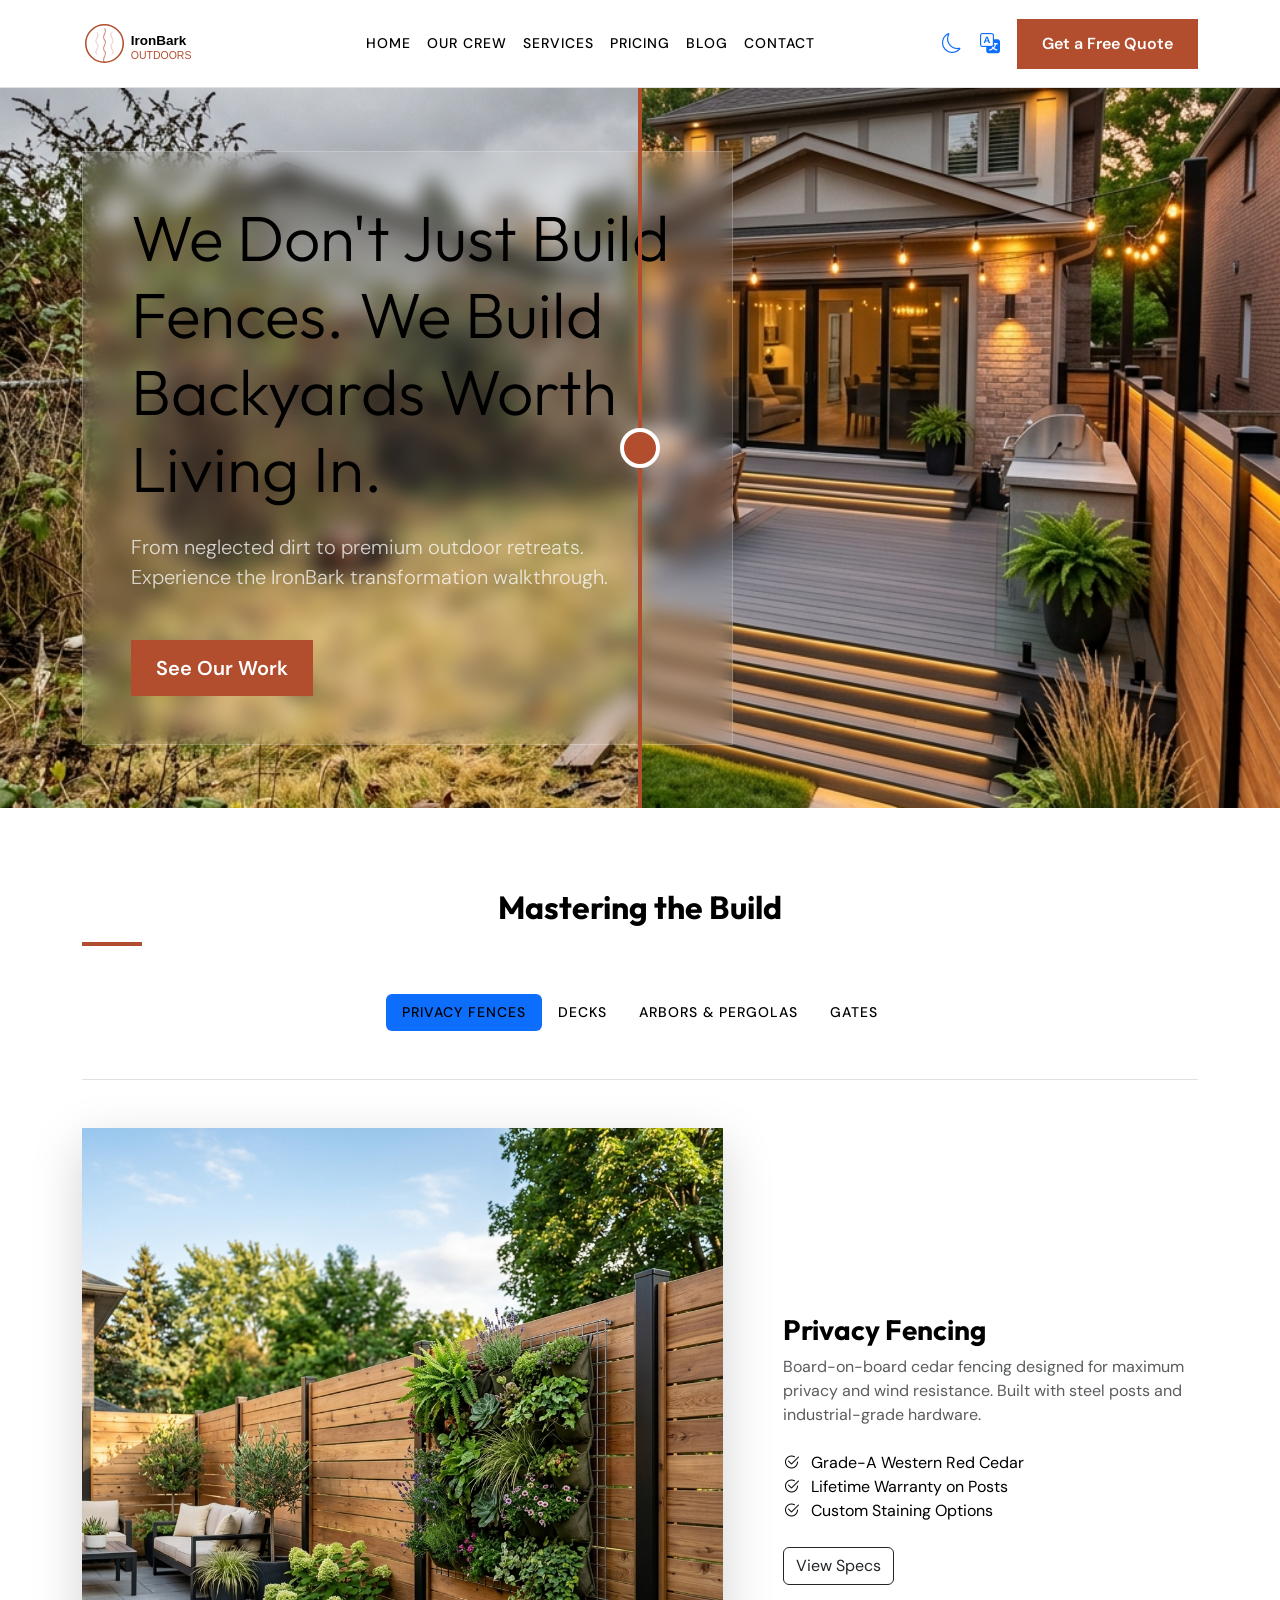
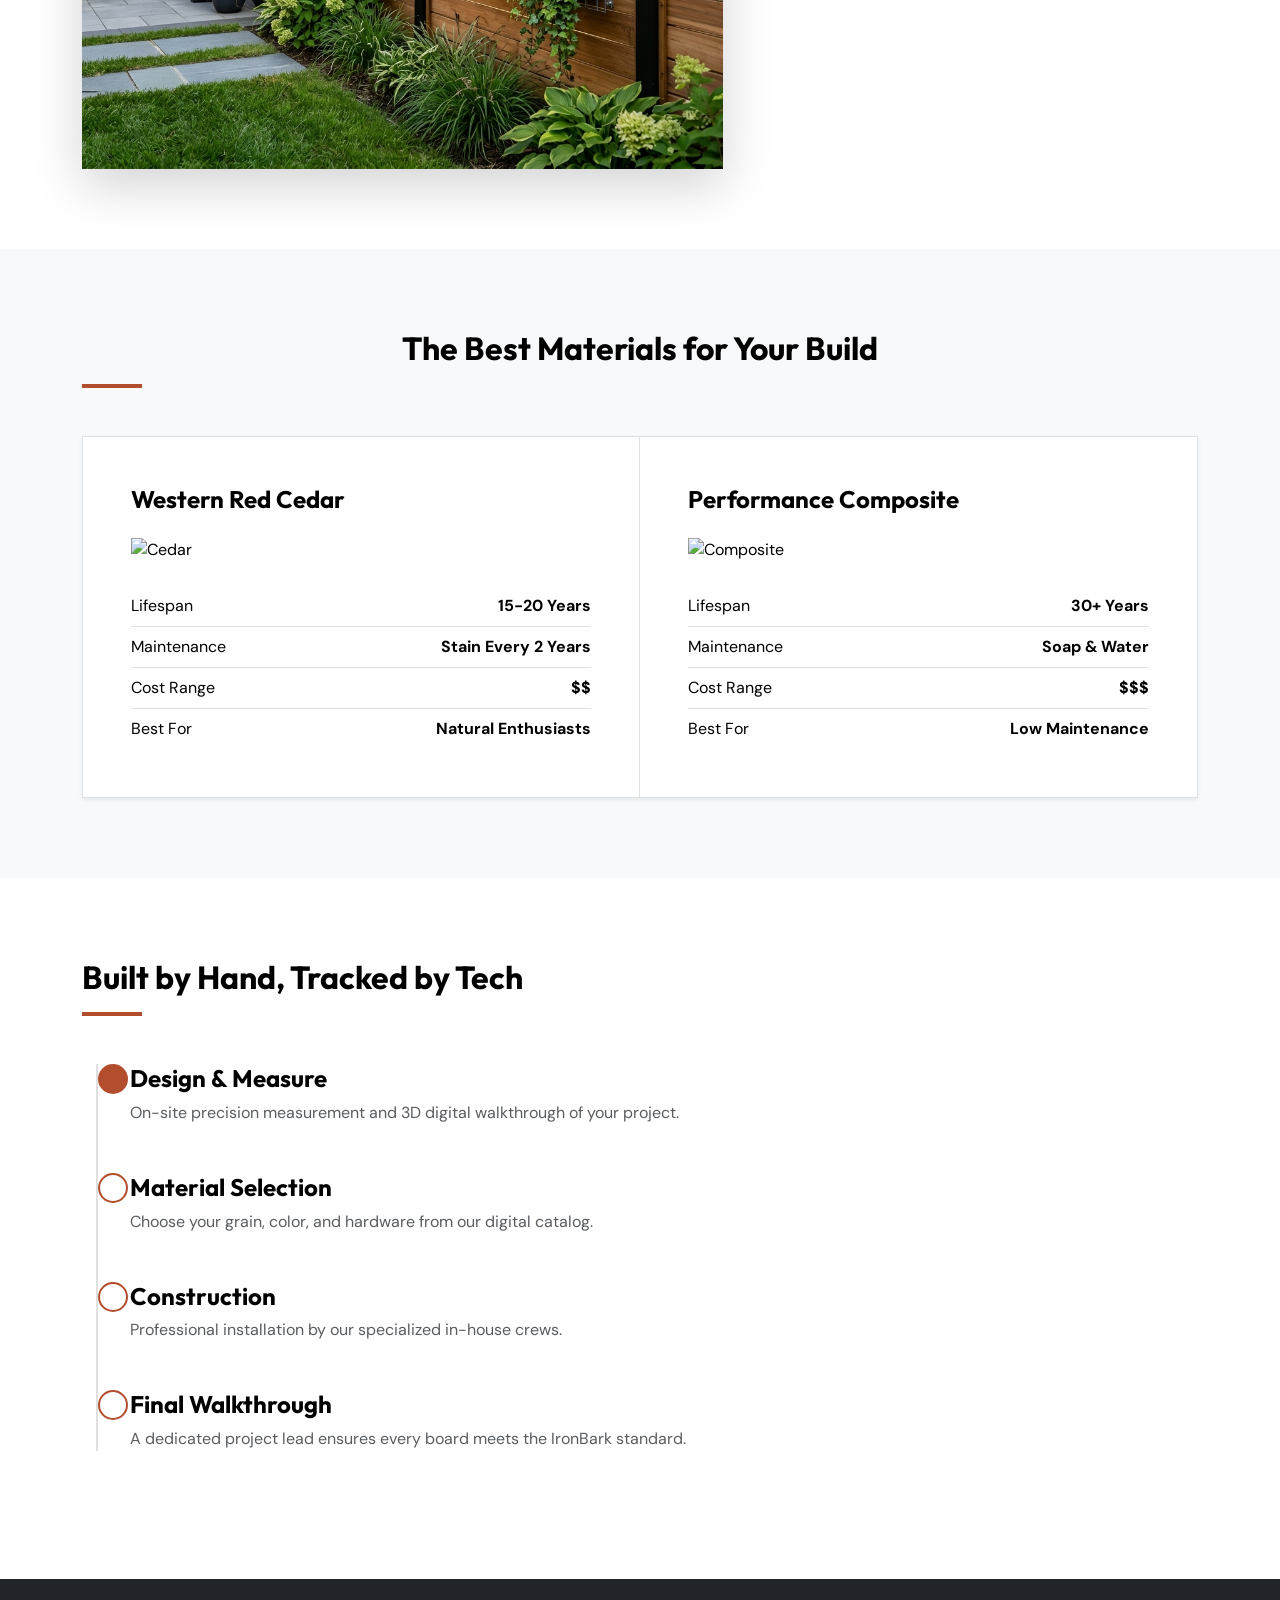
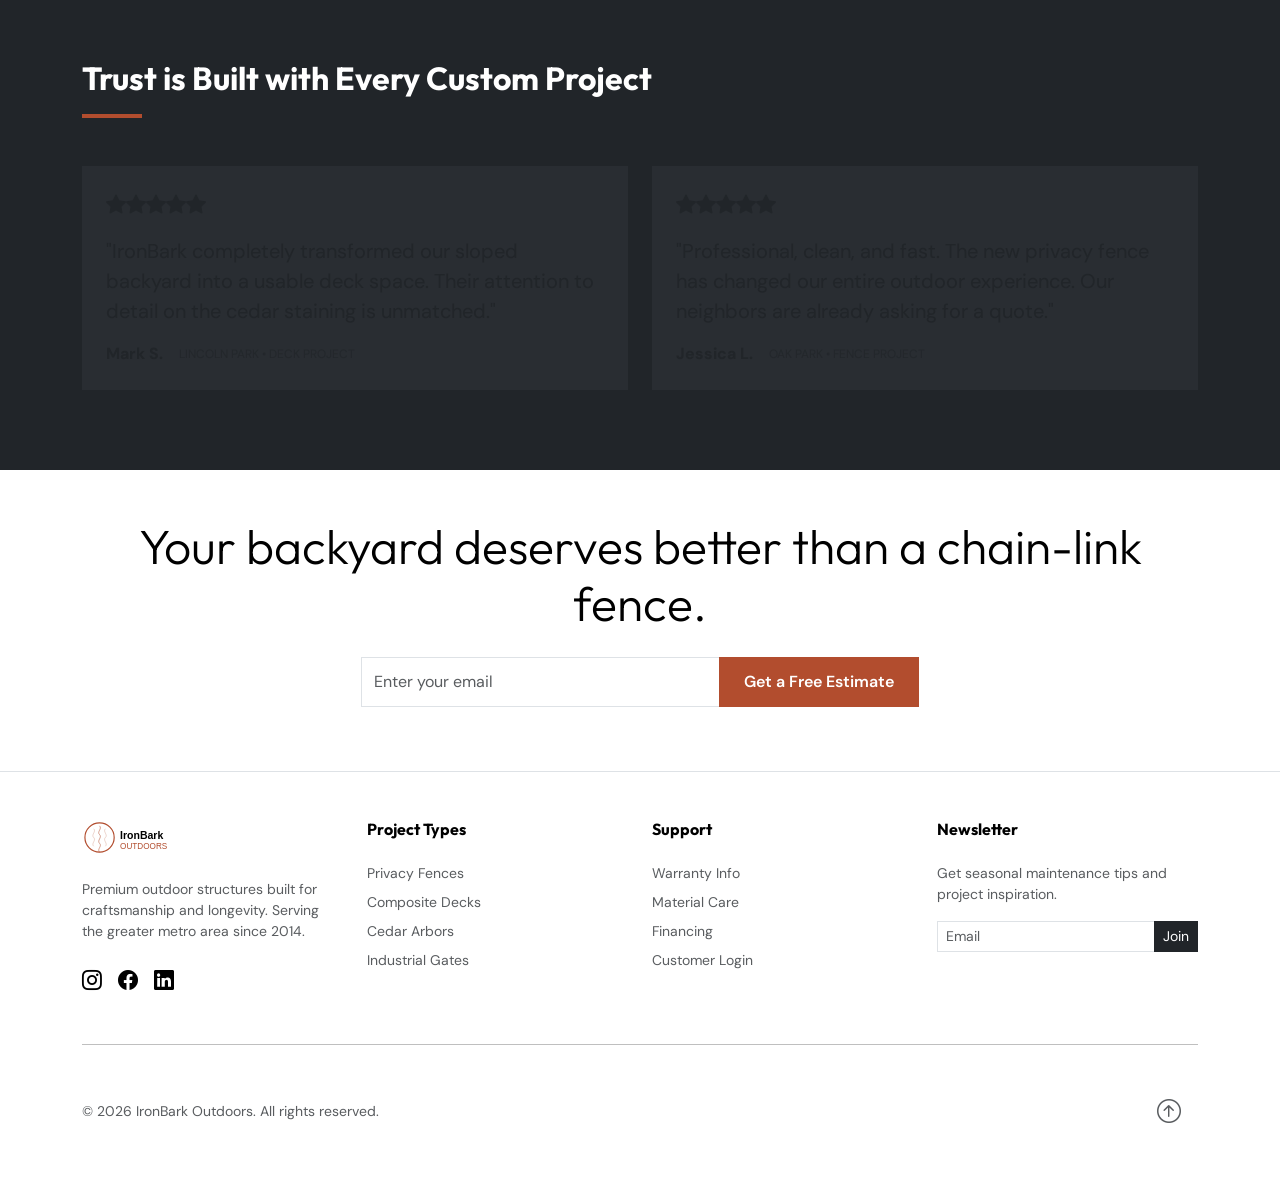
==== index.html @ 1bbfeeca "5050Complete" ====
<!DOCTYPE html>
<html lang="en" dir="ltr">
<head>
    <meta charset="UTF-8">
    <meta name="viewport" content="width=device-width, initial-scale=1.0">
    <title>IronBark Outdoors | Premium Fencing & Decking</title>
    <meta name="description" content="IronBark Outdoors specializes in premium fencing, composite decks, and custom outdoor structures built to last.">
    
    <!-- Google Fonts -->
    <link rel="preconnect" href="https://fonts.googleapis.com">
    <link rel="preconnect" href="https://fonts.gstatic.com" crossorigin>
    <link href="https://fonts.googleapis.com/css2?family=Outfit:wght@400;700&family=DM+Sans:wght@400;500;700&display=swap" rel="stylesheet">
    
    <!-- Bootstrap 5 CSS -->
    <link href="https://cdn.jsdelivr.net/npm/bootstrap@5.3.0/dist/css/bootstrap.min.css" rel="stylesheet">
    <!-- Bootstrap Icons -->
    <link rel="stylesheet" href="https://cdn.jsdelivr.net/npm/bootstrap-icons@1.11.0/font/bootstrap-icons.css">
    
    <!-- Custom CSS -->
    <link rel="stylesheet" href="assets/css/style.css">
    <link rel="stylesheet" href="assets/css/dark-mode.css">
    <link rel="stylesheet" href="assets/css/rtl.css">
</head>
<body>

    <!-- Header -->
    <header class="navbar navbar-expand-lg sticky-top">
        <div class="container">
            <a class="navbar-brand d-flex align-items-center" href="index.html">
                <img src="assets/images/logo.svg" alt="IronBark Outdoors" height="45">
            </a>
            
            <div class="d-flex align-items-center order-lg-3">
                <button class="btn btn-link theme-toggle p-2" aria-label="Toggle Theme">
                    <i class="bi bi-moon fs-5"></i>
                </button>
                <button class="btn btn-link rtl-toggle p-2 me-2" aria-label="Toggle Direction">
                    <i class="bi bi-translate fs-5"></i>
                </button>
                <a href="contact.html" class="btn btn-primary d-none d-lg-inline-block">Get a Free Quote</a>
                <button class="navbar-toggler ms-2" type="button" data-bs-toggle="offcanvas" data-bs-target="#navCanvas">
                    <span class="navbar-toggler-icon"></span>
                </button>
            </div>
            
            <div class="collapse navbar-collapse justify-content-center" id="navbarNav">
                <ul class="navbar-nav nav-desktop">
                    <li class="nav-item"><a class="nav-link" href="index.html">Home</a></li>
                    <li class="nav-item"><a class="nav-link" href="about.html">Our Crew</a></li>
                    <li class="nav-item"><a class="nav-link" href="services.html">Services</a></li>
                    <li class="nav-item"><a class="nav-link" href="pricing.html">Pricing</a></li>
                    <li class="nav-item"><a class="nav-link" href="blog.html">Blog</a></li>
                    <li class="nav-item"><a class="nav-link" href="contact.html">Contact</a></li>
                </ul>
            </div>
        </div>
    </header>

    <!-- Offcanvas for Mobile -->
    <div class="offcanvas offcanvas-end" tabindex="-1" id="navCanvas">
        <div class="offcanvas-header border-bottom">
            <img src="assets/images/logo.svg" alt="IronBark Outdoors" height="35">
            <button type="button" class="btn-close" data-bs-dismiss="offcanvas"></button>
        </div>
        <div class="offcanvas-body">
            <ul class="navbar-nav">
                <li class="nav-item"><a class="nav-link" href="index.html">Home</a></li>
                <li class="nav-item"><a class="nav-link" href="about.html">Our Crew</a></li>
                <li class="nav-item"><a class="nav-link" href="services.html">Services</a></li>
                <li class="nav-item"><a class="nav-link" href="pricing.html">Pricing</a></li>
                <li class="nav-item"><a class="nav-link" href="blog.html">Blog</a></li>
                <li class="nav-item"><a class="nav-link" href="contact.html">Contact</a></li>
                <li class="nav-item mt-3"><a href="login.html" class="btn btn-outline-primary w-100">Login</a></li>
                <li class="nav-item mt-2"><a href="contact.html" class="btn btn-primary w-100">Get a Quote</a></li>
            </ul>
        </div>
    </div>

    <main>
        <!-- Section 1: Project Reveal (Before/After Slider) -->
        <section class="hero-section p-0">
            <div class="ba-slider">
                <img src="assets/images/home_hero_before.png" class="ba-image ba-before" alt="Backyard Before">
                <img src="assets/images/home_hero_after.png" class="ba-image ba-after" alt="Backyard After">
                <div class="ba-handle"></div>
                <div class="container h-100 position-relative z-index-2 d-flex align-items-center pointer-events-none">
                    <div class="col-lg-7 text-white glass p-5 rounded-0">
                        <h1 class="display-3 mb-4">We Don't Just Build Fences. We Build Backyards Worth Living In.</h1>
                        <p class="lead mb-5 opacity-75">From neglected dirt to premium outdoor retreats. Experience the IronBark transformation walkthrough.</p>
                        <a href="services.html" class="btn btn-primary btn-lg pointer-events-auto">See Our Work</a>
                    </div>
                </div>
            </div>
        </section>

        <!-- Section 2: Project Type Selector -->
        <section class="project-selector">
            <div class="container">
                <h2 class="section-title text-center mx-auto mb-5">Mastering the Build</h2>
                <div class="row">
                    <div class="col-12">
                        <ul class="nav nav-pills justify-content-center mb-5" id="projectTabs" role="tablist">
                            <li class="nav-item" role="presentation">
                                <button class="nav-link active" id="fences-tab" data-bs-toggle="pill" data-bs-target="#fences" type="button">Privacy Fences</button>
                            </li>
                            <li class="nav-item" role="presentation">
                                <button class="nav-link" id="decks-tab" data-bs-toggle="pill" data-bs-target="#decks" type="button">Decks</button>
                            </li>
                            <li class="nav-item" role="presentation">
                                <button class="nav-link" id="arbors-tab" data-bs-toggle="pill" data-bs-target="#arbors" type="button">Arbors & Pergolas</button>
                            </li>
                            <li class="nav-item" role="presentation">
                                <button class="nav-link" id="gates-tab" data-bs-toggle="pill" data-bs-target="#gates" type="button">Gates</button>
                            </li>
                        </ul>
                        <div class="tab-content border-top pt-5" id="projectTabContent">
                            <div class="tab-pane fade show active" id="fences">
                                <div class="row align-items-center">
                                    <div class="col-lg-7 mb-4 mb-lg-0">
                                        <img src="assets/images/service_fence.png" class="img-fluid rounded-0 shadow-lg" alt="Privacy Fencing">
                                    </div>
                                    <div class="col-lg-5 ps-lg-5">
                                        <h3>Privacy Fencing</h3>
                                        <p class="text-muted mb-4">Board-on-board cedar fencing designed for maximum privacy and wind resistance. Built with steel posts and industrial-grade hardware.</p>
                                        <ul class="list-unstyled mb-4">
                                            <li><i class="bi bi-check2-circle text-accent me-2"></i> Grade-A Western Red Cedar</li>
                                            <li><i class="bi bi-check2-circle text-accent me-2"></i> Lifetime Warranty on Posts</li>
                                            <li><i class="bi bi-check2-circle text-accent me-2"></i> Custom Staining Options</li>
                                        </ul>
                                        <a href="service-details.html" class="btn btn-outline-dark">View Specs</a>
                                    </div>
                                </div>
                            </div>
                            <div class="tab-pane fade" id="decks">
                                <div class="row align-items-center">
                                    <div class="col-lg-7 mb-4 mb-lg-0">
                                        <img src="assets/images/service_deck.png" class="img-fluid rounded-0 shadow-lg" alt="Composite Decking">
                                    </div>
                                    <div class="col-lg-5 ps-lg-5">
                                        <h3>Premium Decks</h3>
                                        <p class="text-muted mb-4">Multi-level outdoor living spaces using high-performance composite materials that never rot, warp, or splinter.</p>
                                        <ul class="list-unstyled mb-4">
                                            <li><i class="bi bi-check2-circle text-accent me-2"></i> Hidden Fastener Systems</li>
                                            <li><i class="bi bi-check2-circle text-accent me-2"></i> Built-in LED Lighting</li>
                                            <li><i class="bi bi-check2-circle text-accent me-2"></i> 25-Year Stain & Fade Warranty</li>
                                        </ul>
                                        <a href="service-details.html" class="btn btn-outline-dark">View Specs</a>
                                    </div>
                                </div>
                            </div>
                            <!-- More tabs... -->
                        </div>
                    </div>
                </div>
            </div>
        </section>

        <!-- Section 3: Material Chooser -->
        <section class="material-chooser bg-light">
            <div class="container">
                <h2 class="section-title text-center mx-auto mb-5">The Best Materials for Your Build</h2>
                <div class="row g-0 border shadow-sm bg-white">
                    <div class="col-md-6 border-end p-5">
                        <h4 class="mb-4">Western Red Cedar</h4>
                        <img src="https://placehold.co/600x300/444/fff?text=Natural+Cedar+Planks" class="img-fluid mb-4" alt="Cedar">
                        <div class="d-flex justify-content-between border-bottom py-2"><span>Lifespan</span> <strong>15-20 Years</strong></div>
                        <div class="d-flex justify-content-between border-bottom py-2"><span>Maintenance</span> <strong>Stain Every 2 Years</strong></div>
                        <div class="d-flex justify-content-between border-bottom py-2"><span>Cost Range</span> <strong>$$</strong></div>
                        <div class="d-flex justify-content-between py-2"><span>Best For</span> <strong>Natural Enthusiasts</strong></div>
                    </div>
                    <div class="col-md-6 p-5">
                        <h4 class="mb-4">Performance Composite</h4>
                        <img src="https://placehold.co/600x300/222/fff?text=Composite+Board+Core" class="img-fluid mb-4" alt="Composite">
                        <div class="d-flex justify-content-between border-bottom py-2"><span>Lifespan</span> <strong>30+ Years</strong></div>
                        <div class="d-flex justify-content-between border-bottom py-2"><span>Maintenance</span> <strong>Soap & Water</strong></div>
                        <div class="d-flex justify-content-between border-bottom py-2"><span>Cost Range</span> <strong>$$$</strong></div>
                        <div class="d-flex justify-content-between py-2"><span>Best For</span> <strong>Low Maintenance</strong></div>
                    </div>
                </div>
            </div>
        </section>

        <!-- Section 4: Build Process -->
        <section class="build-process">
            <div class="container">
                <h2 class="section-title mb-5">Built by Hand, Tracked by Tech</h2>
                <div class="progress-track col-lg-8">
                    <div class="progress-item active">
                        <h4>Design & Measure</h4>
                        <p class="text-muted">On-site precision measurement and 3D digital walkthrough of your project. <span class="badge bg-accent ms-2">~2 Days</span></p>
                    </div>
                    <div class="progress-item">
                        <h4>Material Selection</h4>
                        <p class="text-muted">Choose your grain, color, and hardware from our digital catalog. <span class="badge bg-accent ms-2">~1 Day</span></p>
                    </div>
                    <div class="progress-item">
                        <h4>Construction</h4>
                        <p class="text-muted">Professional installation by our specialized in-house crews. <span class="badge bg-accent ms-2">~3-5 Days</span></p>
                    </div>
                    <div class="progress-item">
                        <h4>Final Walkthrough</h4>
                        <p class="text-muted">A dedicated project lead ensures every board meets the IronBark standard. <span class="badge bg-accent ms-2">~1 Day</span></p>
                    </div>
                </div>
            </div>
        </section>

        <!-- Section 5: Homeowner Reviews -->
        <section class="reviews bg-dark text-white">
            <div class="container">
                <h2 class="section-title mb-5 text-white">Trust is Built with Every Custom Project</h2>
                <div class="row g-4">
                    <div class="col-md-6">
                        <div class="card bg-secondary bg-opacity-10 border-0 p-4 rounded-0">
                            <div class="d-flex mb-3">
                                <i class="bi bi-star-fill text-accent fs-5"></i>
                                <i class="bi bi-star-fill text-accent fs-5"></i>
                                <i class="bi bi-star-fill text-accent fs-5"></i>
                                <i class="bi bi-star-fill text-accent fs-5"></i>
                                <i class="bi bi-star-fill text-accent fs-5"></i>
                            </div>
                            <p class="fs-5 italic mb-3">"IronBark completely transformed our sloped backyard into a usable deck space. Their attention to detail on the cedar staining is unmatched."</p>
                            <div class="d-flex align-items-center">
                                <span class="fw-bold">Mark S.</span>
                                <span class="text-muted text-uppercase ms-3" style="font-size: 0.75rem;">Lincoln Park • Deck Project</span>
                            </div>
                        </div>
                    </div>
                    <div class="col-md-6">
                        <div class="card bg-secondary bg-opacity-10 border-0 p-4 rounded-0">
                            <div class="d-flex mb-3">
                                <i class="bi bi-star-fill text-accent fs-5"></i>
                                <i class="bi bi-star-fill text-accent fs-5"></i>
                                <i class="bi bi-star-fill text-accent fs-5"></i>
                                <i class="bi bi-star-fill text-accent fs-5"></i>
                                <i class="bi bi-star-fill text-accent fs-5"></i>
                            </div>
                            <p class="fs-5 italic mb-3">"Professional, clean, and fast. The new privacy fence has changed our entire outdoor experience. Our neighbors are already asking for a quote."</p>
                            <div class="d-flex align-items-center">
                                <span class="fw-bold">Jessica L.</span>
                                <span class="text-muted text-uppercase ms-3" style="font-size: 0.75rem;">Oak Park • Fence Project</span>
                            </div>
                        </div>
                    </div>
                    <!-- More reviews... -->
                </div>
            </div>
        </section>

        <!-- Section 6: CTA -->
        <section class="cta py-5">
            <div class="container text-center">
                <h2 class="display-5 mb-4">Your backyard deserves better than a chain-link fence.</h2>
                <div class="col-lg-6 mx-auto">
                    <form class="input-group mb-3 needs-validation" novalidate>
                        <input type="email" class="form-control rounded-0" placeholder="Enter your email" required>
                        <button class="btn btn-primary rounded-0" type="submit">Get a Free Estimate</button>
                    </form>
                </div>
            </div>
        </section>
    </main>

    <!-- Footer -->
    <footer class="footer py-5 border-top">
        <div class="container">
            <div class="row g-4">
                <div class="col-lg-3">
                    <img src="assets/images/logo.svg" alt="IronBark Outdoors" height="35" class="mb-4">
                    <p class="text-muted small">Premium outdoor structures built for craftsmanship and longevity. Serving the greater metro area since 2014.</p>
                    <div class="d-flex gap-3 fs-5 mt-4">
                        <i class="bi bi-instagram"></i>
                        <i class="bi bi-facebook"></i>
                        <i class="bi bi-linkedin"></i>
                    </div>
                </div>
                <div class="col-lg-3">
                    <h6 class="fw-bold mb-4">Project Types</h6>
                    <ul class="list-unstyled">
                        <li><a href="#" class="text-muted small d-block mb-2">Privacy Fences</a></li>
                        <li><a href="#" class="text-muted small d-block mb-2">Composite Decks</a></li>
                        <li><a href="#" class="text-muted small d-block mb-2">Cedar Arbors</a></li>
                        <li><a href="#" class="text-muted small d-block mb-2">Industrial Gates</a></li>
                    </ul>
                </div>
                <div class="col-lg-3">
                    <h6 class="fw-bold mb-4">Support</h6>
                    <ul class="list-unstyled">
                        <li><a href="#" class="text-muted small d-block mb-2">Warranty Info</a></li>
                        <li><a href="#" class="text-muted small d-block mb-2">Material Care</a></li>
                        <li><a href="#" class="text-muted small d-block mb-2">Financing</a></li>
                        <li><a href="#" class="text-muted small d-block mb-2">Customer Login</a></li>
                    </ul>
                </div>
                <div class="col-lg-3">
                    <h6 class="fw-bold mb-4">Newsletter</h6>
                    <p class="text-muted small mb-3">Get seasonal maintenance tips and project inspiration.</p>
                    <div class="input-group">
                        <input type="email" class="form-control form-control-sm rounded-0" placeholder="Email">
                        <button class="btn btn-dark btn-sm rounded-0">Join</button>
                    </div>
                </div>
            </div>
            <hr class="my-5">
            <div class="d-flex flex-column flex-md-row justify-content-between align-items-center">
                <p class="small text-muted mb-0">© 2026 IronBark Outdoors. All rights reserved.</p>
                <div class="mt-3 mt-md-0">
                    <a href="#" class="btn btn-link btn-sm p-0 me-3 text-muted"><i class="bi bi-arrow-up-circle fs-4"></i></a>
                </div>
            </div>
        </div>
    </footer>

    <!-- Bootstrap 5 JS -->
    <script src="https://cdn.jsdelivr.net/npm/bootstrap@5.3.0/dist/js/bootstrap.bundle.min.js"></script>
    <!-- Custom JS -->
    <script src="assets/js/main.js"></script>
</body>
</html>
---- assets/css/style.css ----
/**
 * IronBark Outdoors - Core Design System
 * Palette: Black, White, #B24D2E (Metallic Rust)
 */

:root {
    --primary-color: #000000;
    --secondary-color: #FFFFFF;
    --accent-color: #B24D2E;
    --accent-rgb: 178, 77, 46;
    --bg-color: #FFFFFF;
    --text-color: #000000;
    --card-bg: #F9F9F9;
    --border-color: #E0E0E0;
    --transition: all 0.3s cubic-bezier(0.4, 0, 0.2, 1);
    --font-heading: 'Outfit', sans-serif;
    --font-body: 'DM Sans', sans-serif;
    
    /* Logical spacing */
    --padding-inline: 1rem;
}

[dir="rtl"] {
    --padding-inline: 1rem;
}

body {
    font-family: var(--font-body);
    color: var(--text-color);
    background-color: var(--bg-color);
    margin: 0;
    padding: 0;
    line-height: 1.5;
    overflow-x: hidden;
}

h1, h2, h3, h4, h5, h6 {
    font-family: var(--font-heading);
    font-weight: 700;
    color: var(--primary-color);
    line-height: 1.2;
}

a {
    color: var(--accent-color);
    text-decoration: none;
    transition: var(--transition);
}

a:hover {
    color: var(--primary-color);
}

.btn-primary {
    background-color: var(--accent-color);
    border-color: var(--accent-color);
    color: var(--secondary-color);
    padding: 0.75rem 1.5rem;
    font-weight: 600;
    border-radius: 0; /* Craftsman style: sharp edges */
    transition: var(--transition);
}

.btn-primary:hover {
    background-color: var(--primary-color);
    border-color: var(--primary-color);
    transform: translateY(-2px);
    box-shadow: 0 4px 12px rgba(var(--accent-rgb), 0.3);
}

/* Before/After Slider */
.ba-slider {
    position: relative;
    width: 100%;
    aspect-ratio: 16/9;
    overflow: hidden;
    user-select: none;
}

.ba-image {
    position: absolute;
    top: 0;
    left: 0;
    width: 100%;
    height: 100%;
    object-fit: cover;
}

.ba-after {
    clip-path: inset(0 0 0 50%);
}

.ba-handle {
    position: absolute;
    top: 0;
    bottom: 0;
    left: 50%;
    width: 4px;
    background: var(--accent-color);
    cursor: ew-resize;
    transform: translateX(-50%);
    z-index: 10;
}

.ba-handle::before {
    content: '';
    position: absolute;
    top: 50%;
    left: 50%;
    transform: translate(-50%, -50%);
    width: 40px;
    height: 40px;
    background: var(--accent-color);
    border: 4px solid var(--secondary-color);
    border-radius: 50%;
    display: flex;
    align-items: center;
    justify-content: center;
}

/* Glassmorphism */
.glass {
    background: rgba(255, 255, 255, 0.1);
    backdrop-filter: blur(10px);
    -webkit-backdrop-filter: blur(10px);
    border: 1px solid rgba(255, 255, 255, 0.2);
}

/* Vertical Progress Bar */
.progress-track {
    position: relative;
    padding-left: 3rem;
}

.progress-track::before {
    content: '';
    position: absolute;
    left: 14px;
    top: 0;
    bottom: 0;
    width: 2px;
    background: var(--border-color);
}

.progress-item {
    position: relative;
    margin-bottom: 3rem;
}

.progress-item::before {
    content: '';
    position: absolute;
    left: -32px;
    top: 0;
    width: 30px;
    height: 30px;
    background: var(--secondary-color);
    border: 2px solid var(--accent-color);
    border-radius: 50%;
    z-index: 1;
}

.progress-item.active::before {
    background: var(--accent-color);
}

/* Navbar */
.navbar {
    padding: 1rem 0;
    border-bottom: 1px solid var(--border-color);
    background: var(--bg-color);
}

.nav-link {
    font-weight: 500;
    color: var(--primary-color) !important;
    text-transform: uppercase;
    font-size: 0.875rem;
    letter-spacing: 1px;
}

.nav-link:hover {
    color: var(--accent-color) !important;
}

/* Sections */
section {
    padding: 5rem 0;
}

.section-title {
    margin-bottom: 3rem;
    position: relative;
}

.section-title::after {
    content: '';
    display: block;
    width: 60px;
    height: 4px;
    background: var(--accent-color);
    margin-top: 1rem;
}

/* Responsive Overrides */
@media (max-width: 1100px) {
    .nav-desktop {
        display: none;
    }
}
@media (min-width: 1101px) {
    .navbar-toggler {
        display: none;
    }
}
---- assets/css/dark-mode.css ----
/**
 * IronBark Outdoors - Dark Mode Styles
 * Palette: #1E1E1E (Charcoal Background), White (Text)
 */

body.dark-mode {
    --bg-color: #1A1A1A;
    --text-color: #FFFFFF;
    --primary-color: #FFFFFF;
    --secondary-color: #000000;
    --card-bg: #2A2A2A;
    --border-color: #333333;
}

body.dark-mode .navbar {
    background-color: var(--bg-color);
}

body.dark-mode .glass {
    background: rgba(0, 0, 0, 0.4);
    border: 1px solid rgba(255, 255, 255, 0.1);
}

body.dark-mode .ba-handle {
    background: var(--accent-color);
}

body.dark-mode .progress-track::before {
    background: var(--border-color);
}

body.dark-mode .progress-item::before {
    background: var(--bg-color);
}

body.dark-mode .progress-item.active::before {
    background: var(--accent-color);
}

body.dark-mode .nav-link {
    color: var(--text-color) !important;
}

body.dark-mode .nav-link:hover {
    color: var(--accent-color) !important;
}

/* Specific elements that need visibility tweaks */
body.dark-mode .footer {
    background-color: #000000;
}
---- assets/css/rtl.css ----
/**
 * IronBark Outdoors - RTL Language Overrides
 * Flips layouts for Hebrew/Arabic/etc support
 */

[dir="rtl"] {
    text-align: right;
}

[dir="rtl"] .progress-track {
    padding-left: 0;
    padding-right: 3rem;
}

[dir="rtl"] .progress-track::before {
    left: auto;
    right: 14px;
}

[dir="rtl"] .progress-item::before {
    left: auto;
    right: -32px;
}

[dir="rtl"] .ba-handle {
    left: auto;
    right: 50%;
    transform: translateX(50%);
}

[dir="rtl"] .ba-handle::before {
    transform: translate(50%, -50%);
}

[dir="rtl"] .ba-after {
    clip-path: inset(0 50% 0 0);
}

/* Specific component overrides for RTL */
[dir="rtl"] .section-title::after {
    margin-right: 0;
    margin-left: auto;
}

[dir="rtl"] .ms-auto {
    margin-right: auto !important;
    margin-left: 0 !important;
}

[dir="rtl"] .me-auto {
    margin-left: auto !important;
    margin-right: 0 !important;
}

[dir="rtl"] .text-start {
    text-align: right !important;
}

[dir="rtl"] .text-end {
    text-align: left !important;
}
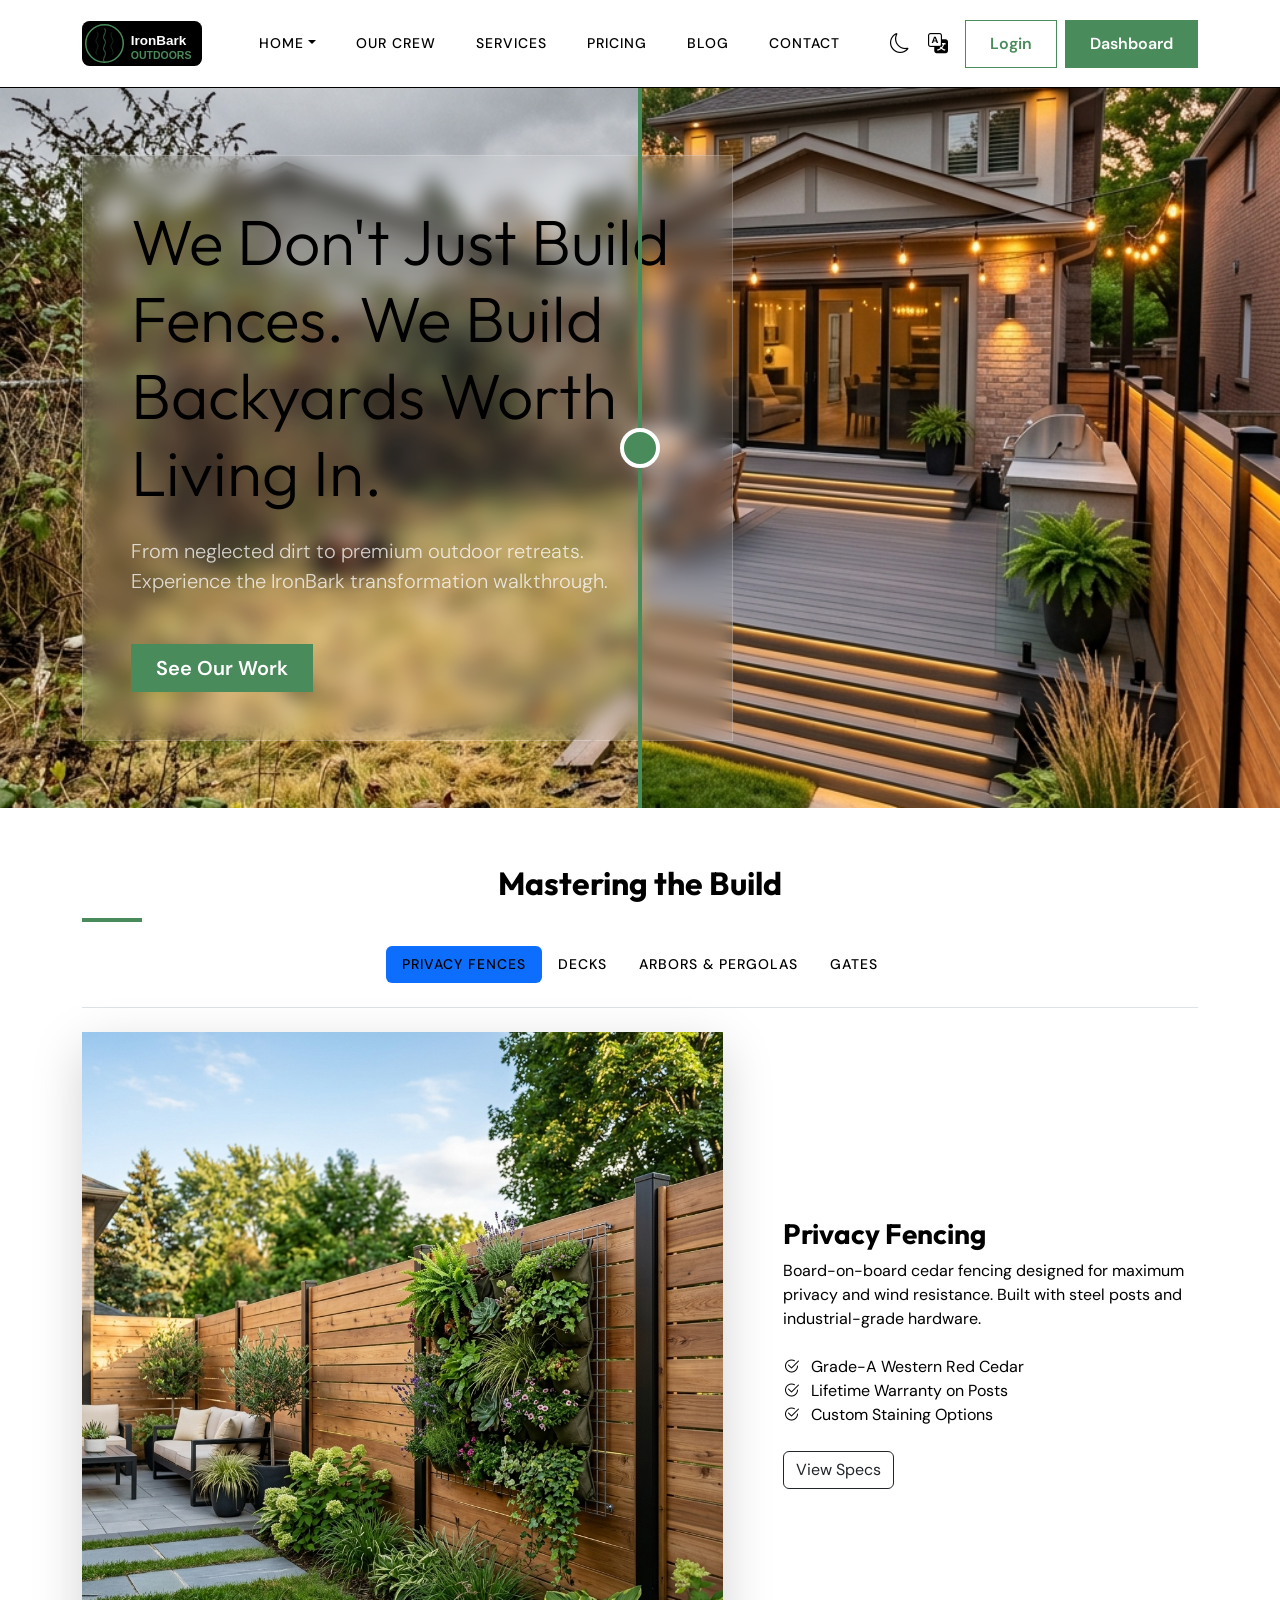
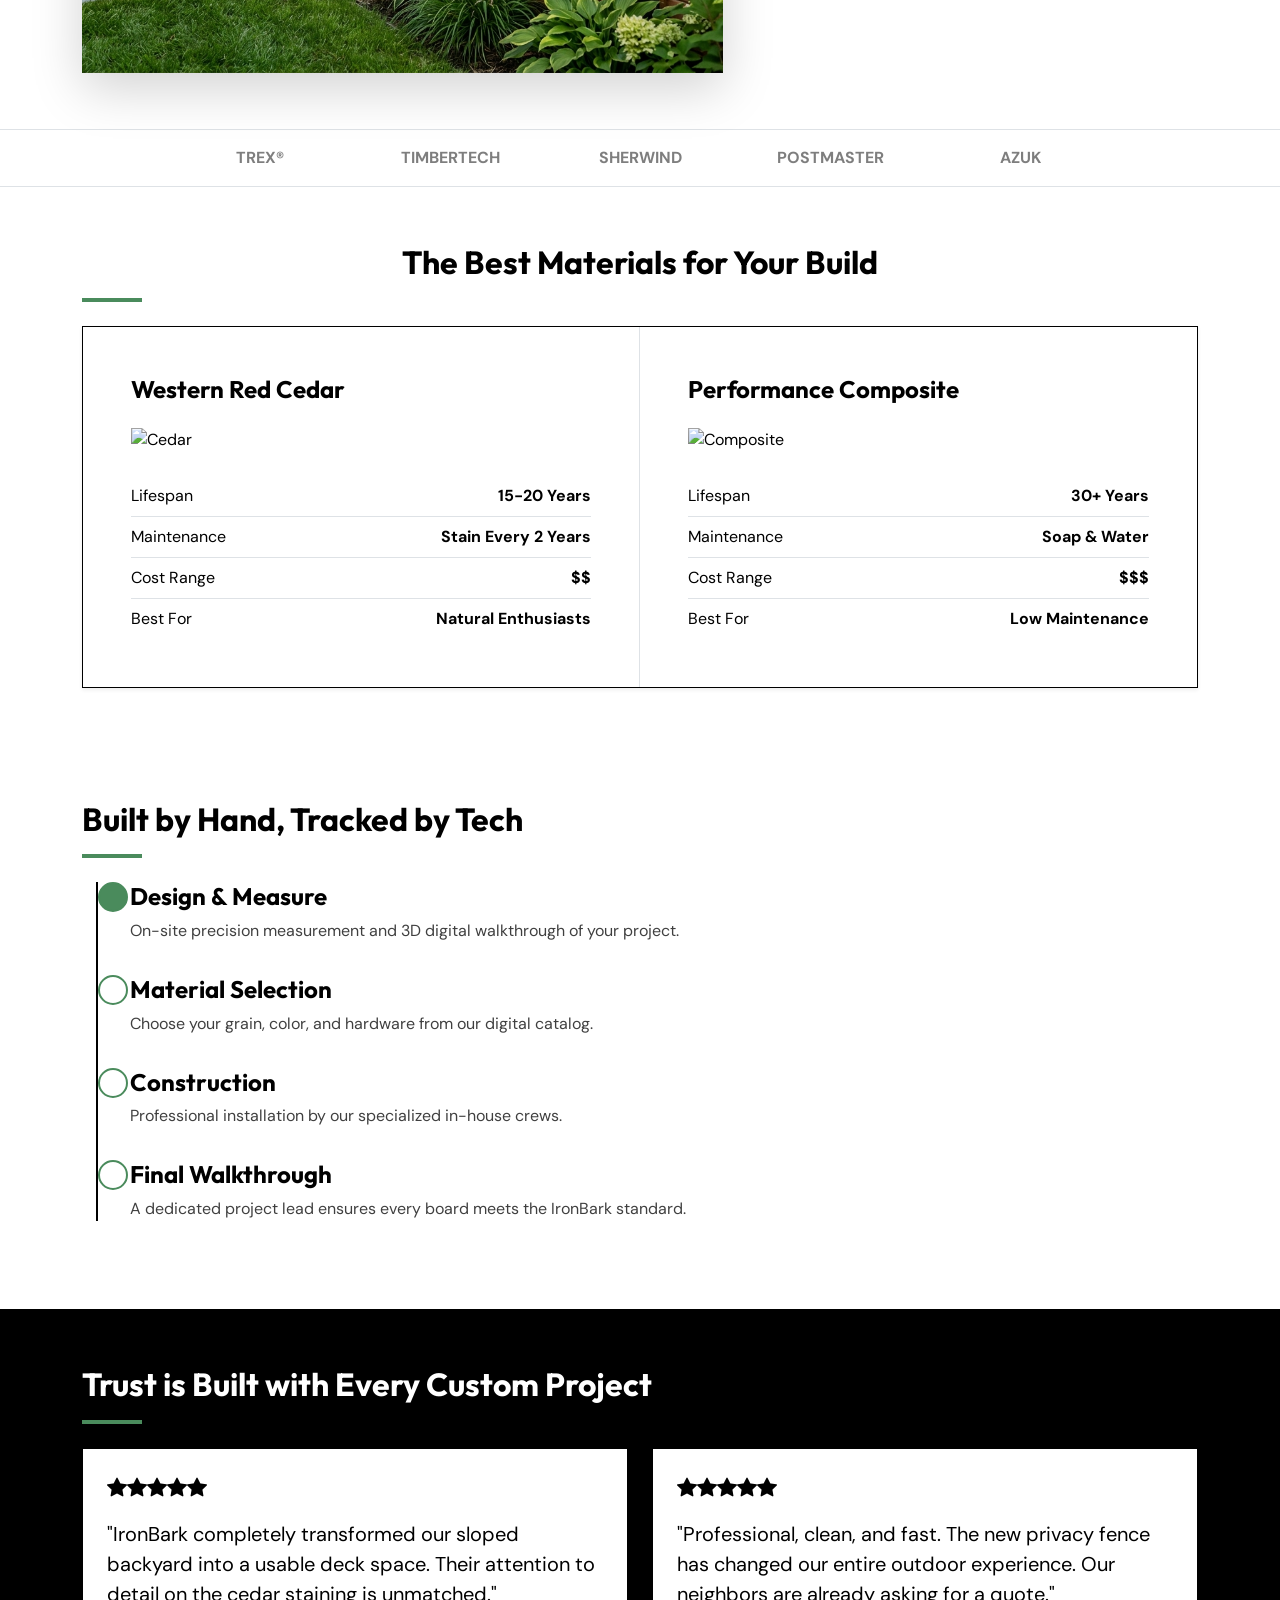
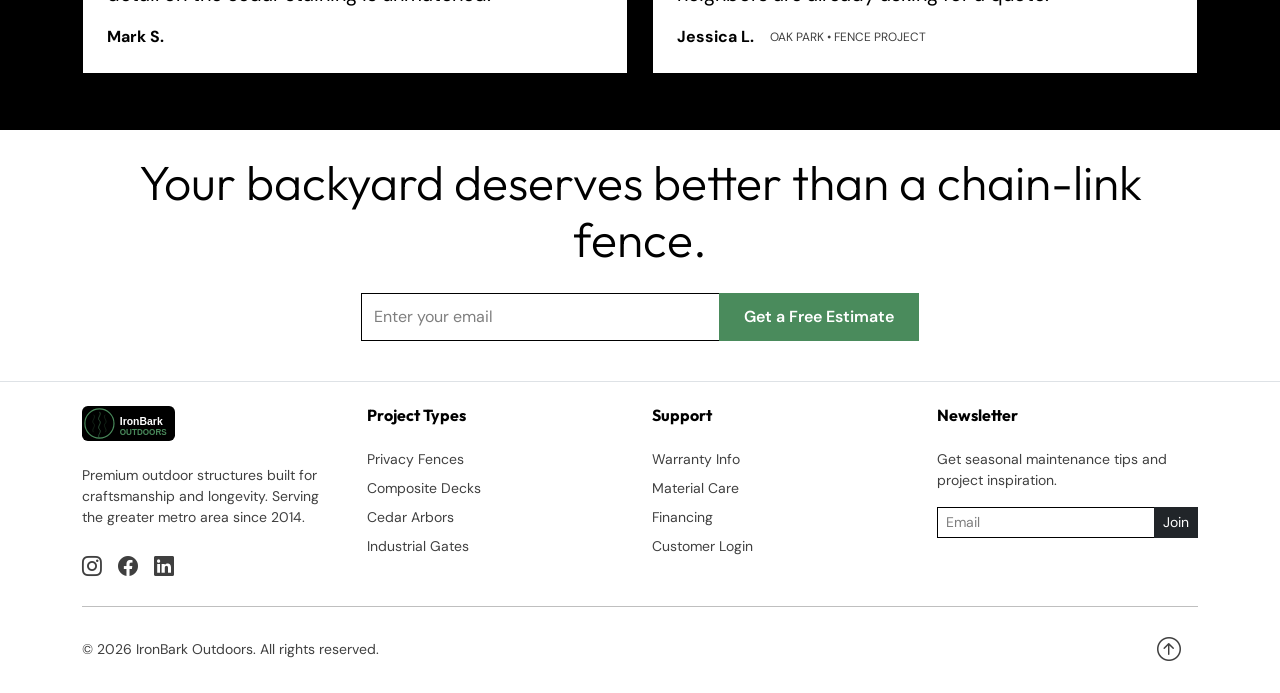
==== commit 3793c482: "5cent" ====
--- a/index.html
+++ b/index.html
@@ -24,7 +24,7 @@
 <body>
 
     <!-- Header -->
-    <header class="navbar navbar-expand-lg sticky-top">
+    <header class="navbar  sticky-top">
         <div class="container">
             <a class="navbar-brand d-flex align-items-center" href="index.html">
                 <img src="assets/images/logo.svg" alt="IronBark Outdoors" height="45">
@@ -37,7 +37,8 @@
                 <button class="btn btn-link rtl-toggle p-2 me-2" aria-label="Toggle Direction">
                     <i class="bi bi-translate fs-5"></i>
                 </button>
-                <a href="contact.html" class="btn btn-primary d-none d-lg-inline-block">Get a Free Quote</a>
+                <a href="login.html" class="btn btn-outline-primary nav-btn-desktop me-2">Login</a>
+                <a href="dashboard.html" class="btn btn-primary nav-btn-desktop">Dashboard</a>
                 <button class="navbar-toggler ms-2" type="button" data-bs-toggle="offcanvas" data-bs-target="#navCanvas">
                     <span class="navbar-toggler-icon"></span>
                 </button>
@@ -45,7 +46,13 @@
             
             <div class="collapse navbar-collapse justify-content-center" id="navbarNav">
                 <ul class="navbar-nav nav-desktop">
-                    <li class="nav-item"><a class="nav-link" href="index.html">Home</a></li>
+                    <li class="nav-item dropdown">
+                        <a class="nav-link dropdown-toggle" href="#" role="button" data-bs-toggle="dropdown" data-bs-display="static">Home</a>
+                        <ul class="dropdown-menu">
+                            <li><a class="dropdown-item" href="index.html">Modern Showcase</a></li>
+                            <li><a class="dropdown-item" href="home-2.html">Project Catalog</a></li>
+                        </ul>
+                    </li>
                     <li class="nav-item"><a class="nav-link" href="about.html">Our Crew</a></li>
                     <li class="nav-item"><a class="nav-link" href="services.html">Services</a></li>
                     <li class="nav-item"><a class="nav-link" href="pricing.html">Pricing</a></li>
@@ -59,19 +66,25 @@
     <!-- Offcanvas for Mobile -->
     <div class="offcanvas offcanvas-end" tabindex="-1" id="navCanvas">
         <div class="offcanvas-header border-bottom">
-            <img src="assets/images/logo.svg" alt="IronBark Outdoors" height="35">
+            
             <button type="button" class="btn-close" data-bs-dismiss="offcanvas"></button>
         </div>
         <div class="offcanvas-body">
             <ul class="navbar-nav">
-                <li class="nav-item"><a class="nav-link" href="index.html">Home</a></li>
+                <li class="nav-item dropdown">
+                    <a class="nav-link dropdown-toggle" href="#" role="button" data-bs-toggle="dropdown" data-bs-display="static">Home</a>
+                    <ul class="dropdown-menu border-0 bg-transparent ps-3">
+                        <li><a class="nav-link border-0" href="index.html">Modern Showcase</a></li>
+                        <li><a class="nav-link border-0" href="home-2.html">Project Catalog</a></li>
+                    </ul>
+                </li>
                 <li class="nav-item"><a class="nav-link" href="about.html">Our Crew</a></li>
                 <li class="nav-item"><a class="nav-link" href="services.html">Services</a></li>
                 <li class="nav-item"><a class="nav-link" href="pricing.html">Pricing</a></li>
                 <li class="nav-item"><a class="nav-link" href="blog.html">Blog</a></li>
                 <li class="nav-item"><a class="nav-link" href="contact.html">Contact</a></li>
-                <li class="nav-item mt-3"><a href="login.html" class="btn btn-outline-primary w-100">Login</a></li>
-                <li class="nav-item mt-2"><a href="contact.html" class="btn btn-primary w-100">Get a Quote</a></li>
+                <li class="nav-item mt-3"><a href="login.html" class="btn btn-outline-dark w-100">Login</a></li>
+                <li class="nav-item mt-2"><a href="dashboard.html" class="btn btn-primary w-100">Dashboard</a></li>
             </ul>
         </div>
     </div>
@@ -96,10 +109,10 @@
         <!-- Section 2: Project Type Selector -->
         <section class="project-selector">
             <div class="container">
-                <h2 class="section-title text-center mx-auto mb-5">Mastering the Build</h2>
+                <h2 class="section-title text-center mx-auto mb-4">Mastering the Build</h2>
                 <div class="row">
                     <div class="col-12">
-                        <ul class="nav nav-pills justify-content-center mb-5" id="projectTabs" role="tablist">
+                        <ul class="nav nav-pills justify-content-center mb-4" id="projectTabs" role="tablist">
                             <li class="nav-item" role="presentation">
                                 <button class="nav-link active" id="fences-tab" data-bs-toggle="pill" data-bs-target="#fences" type="button">Privacy Fences</button>
                             </li>
@@ -113,7 +126,7 @@
                                 <button class="nav-link" id="gates-tab" data-bs-toggle="pill" data-bs-target="#gates" type="button">Gates</button>
                             </li>
                         </ul>
-                        <div class="tab-content border-top pt-5" id="projectTabContent">
+                        <div class="tab-content border-top pt-4" id="projectTabContent">
                             <div class="tab-pane fade show active" id="fences">
                                 <div class="row align-items-center">
                                     <div class="col-lg-7 mb-4 mb-lg-0">
@@ -121,7 +134,7 @@
                                     </div>
                                     <div class="col-lg-5 ps-lg-5">
                                         <h3>Privacy Fencing</h3>
-                                        <p class="text-muted mb-4">Board-on-board cedar fencing designed for maximum privacy and wind resistance. Built with steel posts and industrial-grade hardware.</p>
+                                        <p class="mb-4">Board-on-board cedar fencing designed for maximum privacy and wind resistance. Built with steel posts and industrial-grade hardware.</p>
                                         <ul class="list-unstyled mb-4">
                                             <li><i class="bi bi-check2-circle text-accent me-2"></i> Grade-A Western Red Cedar</li>
                                             <li><i class="bi bi-check2-circle text-accent me-2"></i> Lifetime Warranty on Posts</li>
@@ -138,7 +151,7 @@
                                     </div>
                                     <div class="col-lg-5 ps-lg-5">
                                         <h3>Premium Decks</h3>
-                                        <p class="text-muted mb-4">Multi-level outdoor living spaces using high-performance composite materials that never rot, warp, or splinter.</p>
+                                        <p class="mb-4">Multi-level outdoor living spaces using high-performance composite materials that never rot, warp, or splinter.</p>
                                         <ul class="list-unstyled mb-4">
                                             <li><i class="bi bi-check2-circle text-accent me-2"></i> Hidden Fastener Systems</li>
                                             <li><i class="bi bi-check2-circle text-accent me-2"></i> Built-in LED Lighting</li>
@@ -155,14 +168,27 @@
             </div>
         </section>
 
+        <!-- Compact Trust Row -->
+        <section class="trust-bar bg-light py-3 border-top border-bottom">
+            <div class="container">
+                <div class="row align-items-center justify-content-center g-4 opacity-50">
+                    <div class="col-6 col-md-2 text-center"><span class="h6 fw-bold mb-0">TREX®</span></div>
+                    <div class="col-6 col-md-2 text-center"><span class="h6 fw-bold mb-0">TIMBERTECH</span></div>
+                    <div class="col-6 col-md-2 text-center"><span class="h6 fw-bold mb-0">SHERWIND</span></div>
+                    <div class="col-6 col-md-2 text-center"><span class="h6 fw-bold mb-0">POSTMASTER</span></div>
+                    <div class="col-6 col-md-2 text-center"><span class="h6 fw-bold mb-0">AZUK</span></div>
+                </div>
+            </div>
+        </section>
+
         <!-- Section 3: Material Chooser -->
-        <section class="material-chooser bg-light">
-            <div class="container">
-                <h2 class="section-title text-center mx-auto mb-5">The Best Materials for Your Build</h2>
-                <div class="row g-0 border shadow-sm bg-white">
+        <section class="material-chooser">
+            <div class="container">
+                <h2 class="section-title text-center mx-auto mb-4">The Best Materials for Your Build</h2>
+                <div class="row g-0 border shadow-sm">
                     <div class="col-md-6 border-end p-5">
                         <h4 class="mb-4">Western Red Cedar</h4>
-                        <img src="https://placehold.co/600x300/444/fff?text=Natural+Cedar+Planks" class="img-fluid mb-4" alt="Cedar">
+                        <img src="https://placehold.co/600x300/000000/ffffff?text=Natural+Cedar+Planks" class="img-fluid mb-4" alt="Cedar">
                         <div class="d-flex justify-content-between border-bottom py-2"><span>Lifespan</span> <strong>15-20 Years</strong></div>
                         <div class="d-flex justify-content-between border-bottom py-2"><span>Maintenance</span> <strong>Stain Every 2 Years</strong></div>
                         <div class="d-flex justify-content-between border-bottom py-2"><span>Cost Range</span> <strong>$$</strong></div>
@@ -170,7 +196,7 @@
                     </div>
                     <div class="col-md-6 p-5">
                         <h4 class="mb-4">Performance Composite</h4>
-                        <img src="https://placehold.co/600x300/222/fff?text=Composite+Board+Core" class="img-fluid mb-4" alt="Composite">
+                        <img src="https://placehold.co/600x300/000000/ffffff?text=Composite+Board+Core" class="img-fluid mb-4" alt="Composite">
                         <div class="d-flex justify-content-between border-bottom py-2"><span>Lifespan</span> <strong>30+ Years</strong></div>
                         <div class="d-flex justify-content-between border-bottom py-2"><span>Maintenance</span> <strong>Soap & Water</strong></div>
                         <div class="d-flex justify-content-between border-bottom py-2"><span>Cost Range</span> <strong>$$$</strong></div>
@@ -183,7 +209,7 @@
         <!-- Section 4: Build Process -->
         <section class="build-process">
             <div class="container">
-                <h2 class="section-title mb-5">Built by Hand, Tracked by Tech</h2>
+                <h2 class="section-title mb-4">Built by Hand, Tracked by Tech</h2>
                 <div class="progress-track col-lg-8">
                     <div class="progress-item active">
                         <h4>Design & Measure</h4>
@@ -208,10 +234,10 @@
         <!-- Section 5: Homeowner Reviews -->
         <section class="reviews bg-dark text-white">
             <div class="container">
-                <h2 class="section-title mb-5 text-white">Trust is Built with Every Custom Project</h2>
+                <h2 class="section-title mb-4 text-white">Trust is Built with Every Custom Project</h2>
                 <div class="row g-4">
                     <div class="col-md-6">
-                        <div class="card bg-secondary bg-opacity-10 border-0 p-4 rounded-0">
+                        <div class="card bg-dark bg-opacity-25 border border-white border-opacity-25 p-4 rounded-0">
                             <div class="d-flex mb-3">
                                 <i class="bi bi-star-fill text-accent fs-5"></i>
                                 <i class="bi bi-star-fill text-accent fs-5"></i>
@@ -222,12 +248,12 @@
                             <p class="fs-5 italic mb-3">"IronBark completely transformed our sloped backyard into a usable deck space. Their attention to detail on the cedar staining is unmatched."</p>
                             <div class="d-flex align-items-center">
                                 <span class="fw-bold">Mark S.</span>
-                                <span class="text-muted text-uppercase ms-3" style="font-size: 0.75rem;">Lincoln Park • Deck Project</span>
+                                <span class="text-white text-opacity-75 text-uppercase ms-3" style="font-size: 0.75rem;">Lincoln Park • Deck Project</span>
                             </div>
                         </div>
                     </div>
                     <div class="col-md-6">
-                        <div class="card bg-secondary bg-opacity-10 border-0 p-4 rounded-0">
+                        <div class="card bg-dark bg-opacity-25 border border-white border-opacity-25 p-4 rounded-0">
                             <div class="d-flex mb-3">
                                 <i class="bi bi-star-fill text-accent fs-5"></i>
                                 <i class="bi bi-star-fill text-accent fs-5"></i>
@@ -248,7 +274,7 @@
         </section>
 
         <!-- Section 6: CTA -->
-        <section class="cta py-5">
+        <section class="cta py-4">
             <div class="container text-center">
                 <h2 class="display-5 mb-4">Your backyard deserves better than a chain-link fence.</h2>
                 <div class="col-lg-6 mx-auto">
@@ -262,16 +288,16 @@
     </main>
 
     <!-- Footer -->
-    <footer class="footer py-5 border-top">
+    <footer class="footer py-4 border-top">
         <div class="container">
             <div class="row g-4">
                 <div class="col-lg-3">
                     <img src="assets/images/logo.svg" alt="IronBark Outdoors" height="35" class="mb-4">
                     <p class="text-muted small">Premium outdoor structures built for craftsmanship and longevity. Serving the greater metro area since 2014.</p>
                     <div class="d-flex gap-3 fs-5 mt-4">
-                        <i class="bi bi-instagram"></i>
-                        <i class="bi bi-facebook"></i>
-                        <i class="bi bi-linkedin"></i>
+                        <a href="#" class="text-muted"><i class="bi bi-instagram"></i></a>
+                        <a href="#" class="text-muted"><i class="bi bi-facebook"></i></a>
+                        <a href="#" class="text-muted"><i class="bi bi-linkedin"></i></a>
                     </div>
                 </div>
                 <div class="col-lg-3">
@@ -301,7 +327,7 @@
                     </div>
                 </div>
             </div>
-            <hr class="my-5">
+            <hr class="my-4">
             <div class="d-flex flex-column flex-md-row justify-content-between align-items-center">
                 <p class="small text-muted mb-0">© 2026 IronBark Outdoors. All rights reserved.</p>
                 <div class="mt-3 mt-md-0">
@@ -317,3 +343,7 @@
     <script src="assets/js/main.js"></script>
 </body>
 </html>
+
+
+
+
--- a/assets/css/style.css
+++ b/assets/css/style.css
@@ -1,23 +1,89 @@
 /**
  * IronBark Outdoors - Core Design System
- * Palette: Black, White, #B24D2E (Metallic Rust)
+ * Palette: Black (#000000), White (#FFFFFF), Green (#4a8b5c)
  */
 
 :root {
     --primary-color: #000000;
     --secondary-color: #FFFFFF;
-    --accent-color: #B24D2E;
-    --accent-rgb: 178, 77, 46;
+    --accent-color: #4a8b5c;
+    --accent-rgb: 74, 139, 92;
     --bg-color: #FFFFFF;
     --text-color: #000000;
-    --card-bg: #F9F9F9;
-    --border-color: #E0E0E0;
+    --card-bg: #FFFFFF;
+    --border-color: #000000;
     --transition: all 0.3s cubic-bezier(0.4, 0, 0.2, 1);
     --font-heading: 'Outfit', sans-serif;
     --font-body: 'DM Sans', sans-serif;
-    
+
     /* Logical spacing */
     --padding-inline: 1rem;
+}
+
+/* Strict 3-Color Enforcement for Bootstrap utilities */
+.text-muted {
+    color: inherit !important;
+    opacity: 0.75 !important;
+}
+
+.bg-white {
+    background-color: var(--bg-color) !important;
+}
+
+.bg-light {
+    background-color: var(--secondary-color) !important;
+}
+
+.bg-secondary {
+    background-color: var(--primary-color) !important;
+    color: var(--secondary-color) !important;
+}
+
+.bg-dark {
+    background-color: var(--primary-color) !important;
+    color: var(--secondary-color) !important;
+}
+
+.text-black,
+.text-dark {
+    color: var(--text-color) !important;
+}
+
+.border-light,
+.border-secondary,
+.border-dark,
+.border {
+    border-color: var(--border-color) !important;
+}
+
+/* Component Contextual Colors */
+.card {
+    background-color: var(--card-bg) !important;
+    color: var(--text-color) !important;
+    border-color: var(--border-color) !important;
+}
+
+.table {
+    color: var(--text-color) !important;
+    border-color: var(--border-color) !important;
+}
+
+.table> :not(caption)>*>* {
+    background-color: transparent !important;
+    color: inherit !important;
+    border-bottom-color: var(--border-color) !important;
+}
+
+.form-control,
+.form-select {
+    background-color: var(--bg-color) !important;
+    color: var(--text-color) !important;
+    border-color: var(--border-color) !important;
+}
+
+.form-control::placeholder {
+    color: var(--text-color) !important;
+    opacity: 0.5 !important;
 }
 
 [dir="rtl"] {
@@ -34,7 +100,12 @@
     overflow-x: hidden;
 }
 
-h1, h2, h3, h4, h5, h6 {
+h1,
+h2,
+h3,
+h4,
+h5,
+h6 {
     font-family: var(--font-heading);
     font-weight: 700;
     color: var(--primary-color);
@@ -54,18 +125,90 @@
 .btn-primary {
     background-color: var(--accent-color);
     border-color: var(--accent-color);
-    color: var(--secondary-color);
+    color: var(--secondary-color) !important;
     padding: 0.75rem 1.5rem;
+    height: 48px;
+    /* Force consistent height */
+    display: inline-flex;
+    align-items: center;
+    justify-content: center;
     font-weight: 600;
-    border-radius: 0; /* Craftsman style: sharp edges */
+    border-radius: 0 !important;
+    /* Craftsman style: sharp edges */
     transition: var(--transition);
 }
 
 .btn-primary:hover {
     background-color: var(--primary-color);
     border-color: var(--primary-color);
+    color: var(--secondary-color) !important;
     transform: translateY(-2px);
     box-shadow: 0 4px 12px rgba(var(--accent-rgb), 0.3);
+}
+
+.btn-outline-primary {
+    background-color: transparent !important;
+    border: 1px solid var(--accent-color) !important;
+    color: var(--accent-color) !important;
+    padding: 0.75rem 1.5rem;
+    height: 48px;
+    /* Sync with primary */
+    display: inline-flex;
+    align-items: center;
+    justify-content: center;
+    font-weight: 600;
+    border-radius: 0 !important;
+    transition: var(--transition);
+}
+
+.btn-outline-primary:hover {
+    background-color: var(--accent-color) !important;
+    color: var(--secondary-color) !important;
+    transform: translateY(-2px);
+}
+
+/* Dropdown Customization */
+.dropdown-menu {
+    border-radius: 0 !important;
+    border: 1px solid var(--border-color);
+    background: var(--bg-color);
+    padding: 0;
+    margin-top: 0;
+}
+
+.dropdown-item {
+    font-family: var(--font-body);
+    font-weight: 500;
+    color: var(--primary-color);
+    padding: 0.75rem 1.5rem;
+    text-transform: uppercase;
+    font-size: 0.8rem;
+    letter-spacing: 1px;
+}
+
+.dropdown-item:hover {
+    background: var(--accent-color);
+    color: var(--secondary-color);
+}
+
+.dropdown-divider {
+    margin: 0;
+    border-color: var(--border-color);
+    opacity: 0.1;
+}
+
+.btn-link {
+    color: var(--primary-color) !important;
+    text-decoration: none;
+}
+
+.btn-link i {
+    color: var(--primary-color) !important;
+}
+
+.btn-link:hover,
+.btn-link:hover i {
+    color: var(--accent-color) !important;
 }
 
 /* Before/After Slider */
@@ -144,7 +287,7 @@
 
 .progress-item {
     position: relative;
-    margin-bottom: 3rem;
+    margin-bottom: 2rem;
 }
 
 .progress-item::before {
@@ -185,11 +328,11 @@
 
 /* Sections */
 section {
-    padding: 5rem 0;
+    padding: 3.5rem 0;
 }
 
 .section-title {
-    margin-bottom: 3rem;
+    margin-bottom: 2rem;
     position: relative;
 }
 
@@ -202,14 +345,163 @@
     margin-top: 1rem;
 }
 
-/* Responsive Overrides */
+/* Responsive Overrides & 1100px Breakpoint */
 @media (max-width: 1100px) {
     .nav-desktop {
-        display: none;
-    }
-}
+        display: none !important;
+    }
+
+    .navbar-toggler {
+        display: block !important;
+    }
+
+    /* Mobile Offcanvas Enhancements */
+    .offcanvas .offcanvas-body {
+        padding: 2rem 1.5rem;
+    }
+
+    .offcanvas .navbar-nav {
+        display: flex;
+        flex-direction: column;
+        gap: 0.5rem;
+    }
+
+    .offcanvas .navbar-nav .nav-link {
+        padding: 0.75rem 0 !important;
+        font-size: 1rem;
+        border-bottom: 1px solid rgba(0, 0, 0, 0.05);
+    }
+
+    /* Fix mobile dropdown flow & indentation */
+    .offcanvas .dropdown-menu {
+        position: static !important;
+        float: none;
+        background: transparent;
+        border: 0 !important;
+        padding-left: 1.25rem !important;
+        padding-top: 0 !important;
+        padding-bottom: 0 !important;
+        box-shadow: none !important;
+        width: 100%;
+    }
+
+    .offcanvas .dropdown-item,
+    .offcanvas .dropdown-menu .nav-link {
+        padding: 0.5rem 0 !important;
+        text-transform: none !important;
+        letter-spacing: normal !important;
+        font-size: 0.95rem !important;
+        opacity: 0.8;
+        border-bottom: 0 !important;
+    }
+
+    .offcanvas .dropdown-item:hover,
+    .offcanvas .dropdown-menu .nav-link:hover {
+        background: transparent !important;
+        color: var(--accent-color) !important;
+        opacity: 1;
+    }
+
+    .nav-btn-desktop {
+        display: none !important;
+    }
+}
+
 @media (min-width: 1101px) {
     .navbar-toggler {
-        display: none;
-    }
-}
+        display: none !important;
+    }
+
+    .navbar-collapse {
+        display: flex !important;
+        flex-basis: auto;
+        flex-grow: 1;
+    }
+
+    .nav-desktop {
+        display: flex !important;
+        flex-direction: row !important;
+        justify-content: center;
+        width: 100%;
+    }
+
+    .nav-desktop .nav-link {
+        padding-left: 1.25rem !important;
+        padding-right: 1.25rem !important;
+    }
+
+    .nav-btn-desktop {
+        display: inline-flex !important;
+    }
+
+    /* Restoration of Desktop Dropdown: Hover effect & Absolute position */
+    .nav-item.dropdown:hover>.dropdown-menu {
+        display: block !important;
+        margin-top: 0;
+        opacity: 1;
+        visibility: visible;
+    }
+
+    .navbar-nav .dropdown-menu {
+        position: absolute !important;
+        top: 100% !important;
+        left: 0 !important;
+        min-width: 100px;
+        opacity: 0;
+        visibility: hidden;
+        transition: var(--transition);
+        /* Force override of Popper.js dynamic positioning */
+        transform: translate3d(0, 5px, 0) !important;
+        box-shadow: 0 10px 30px rgba(0, 0, 0, 0.1);
+        z-index: 1000;
+    }
+
+    .nav-item.dropdown:hover>.dropdown-menu {
+        transform: translate3d(0, 0, 0) !important;
+    }
+
+    .navbar {
+        flex-wrap: nowrap;
+        justify-content: flex-start;
+    }
+
+    /* Ensure the container inside navbar remains a flexbox */
+    .navbar>.container {
+        display: flex;
+        flex-wrap: nowrap;
+        align-items: center;
+    }
+}
+
+/* Footer Styling & Hover Effects */
+.footer {
+    background: var(--bg-color);
+    border-top: 1px solid var(--border-color);
+}
+
+.footer a.text-muted {
+    text-decoration: none !important;
+    transition: all 0.3s ease;
+    display: inline-block;
+}
+
+.footer a.text-muted:hover {
+    color: var(--accent-color) !important;
+    transform: translateX(5px);
+}
+
+.footer .bi {
+    transition: all 0.3s ease;
+    display: inline-block;
+    cursor: pointer;
+}
+
+.footer .bi:hover {
+    color: var(--accent-color);
+    transform: translateY(-5px);
+}
+
+.footer .input-group .btn-dark:hover {
+    background: var(--accent-color);
+    border-color: var(--accent-color);
+}
--- a/assets/css/dark-mode.css
+++ b/assets/css/dark-mode.css
@@ -1,15 +1,15 @@
 /**
  * IronBark Outdoors - Dark Mode Styles
- * Palette: #1E1E1E (Charcoal Background), White (Text)
+ * Palette: Black (#000000), White (#FFFFFF), Green (#4a8b5c)
  */
 
 body.dark-mode {
-    --bg-color: #1A1A1A;
+    --bg-color: #000000;
     --text-color: #FFFFFF;
     --primary-color: #FFFFFF;
     --secondary-color: #000000;
-    --card-bg: #2A2A2A;
-    --border-color: #333333;
+    --card-bg: #000000;
+    --border-color: #FFFFFF;
 }
 
 body.dark-mode .navbar {
@@ -49,3 +49,13 @@
 body.dark-mode .footer {
     background-color: #000000;
 }
+
+body.dark-mode .btn-outline-dark {
+    border-color: var(--border-color) !important;
+    color: var(--text-color) !important;
+}
+
+body.dark-mode .btn-outline-dark:hover {
+    background-color: var(--primary-color) !important;
+    color: var(--secondary-color) !important;
+}
--- a/assets/css/rtl.css
+++ b/assets/css/rtl.css
@@ -59,3 +59,48 @@
 [dir="rtl"] .text-end {
     text-align: left !important;
 }
+
+/* Header RTL Adjustments */
+[dir="rtl"] .navbar-nav {
+    padding-right: 0;
+}
+
+[dir="rtl"] .nav-desktop {
+    gap: 1.5rem;
+}
+
+[dir="rtl"] .nav-desktop .nav-item {
+    margin-left: 0;
+    margin-right: 0;
+}
+
+[dir="rtl"] .dropdown-toggle::after {
+    margin-left: 0.5rem !important;
+    margin-right: 0 !important;
+    vertical-align: middle;
+}
+
+[dir="rtl"] .d-flex.align-items-center.order-lg-3 {
+    gap: 0.75rem;
+}
+
+[dir="rtl"] .btn.me-2 {
+    margin-right: 0 !important;
+}
+
+[dir="rtl"] .btn.ms-2 {
+    margin-left: 0 !important;
+}
+
+[dir="rtl"] .navbar-brand {
+    margin-right: 0;
+    margin-left: 1.5rem;
+}
+
+/* Ensure caret doesn't overlap text */
+[dir="rtl"] .nav-link.dropdown-toggle {
+    display: flex;
+    flex-direction: row-reverse;
+    align-items: center;
+    gap: 0.5rem;
+}
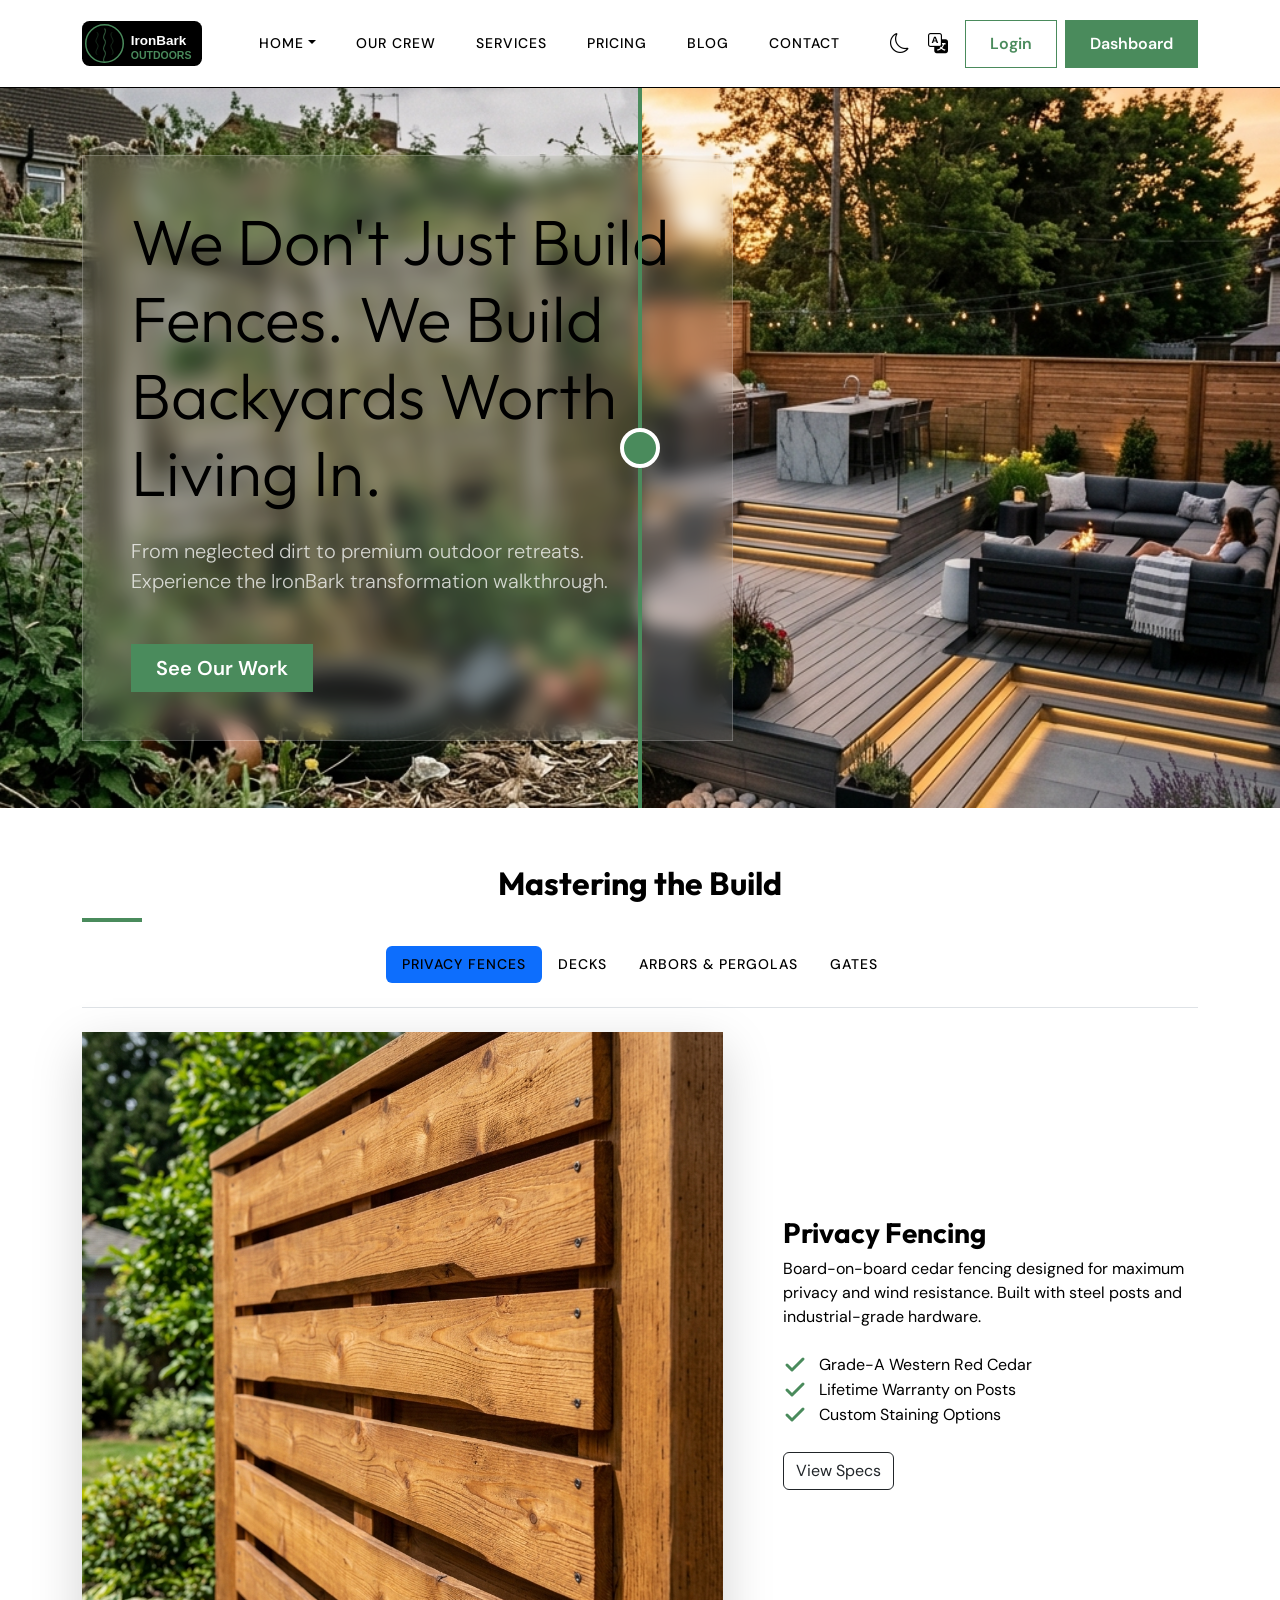
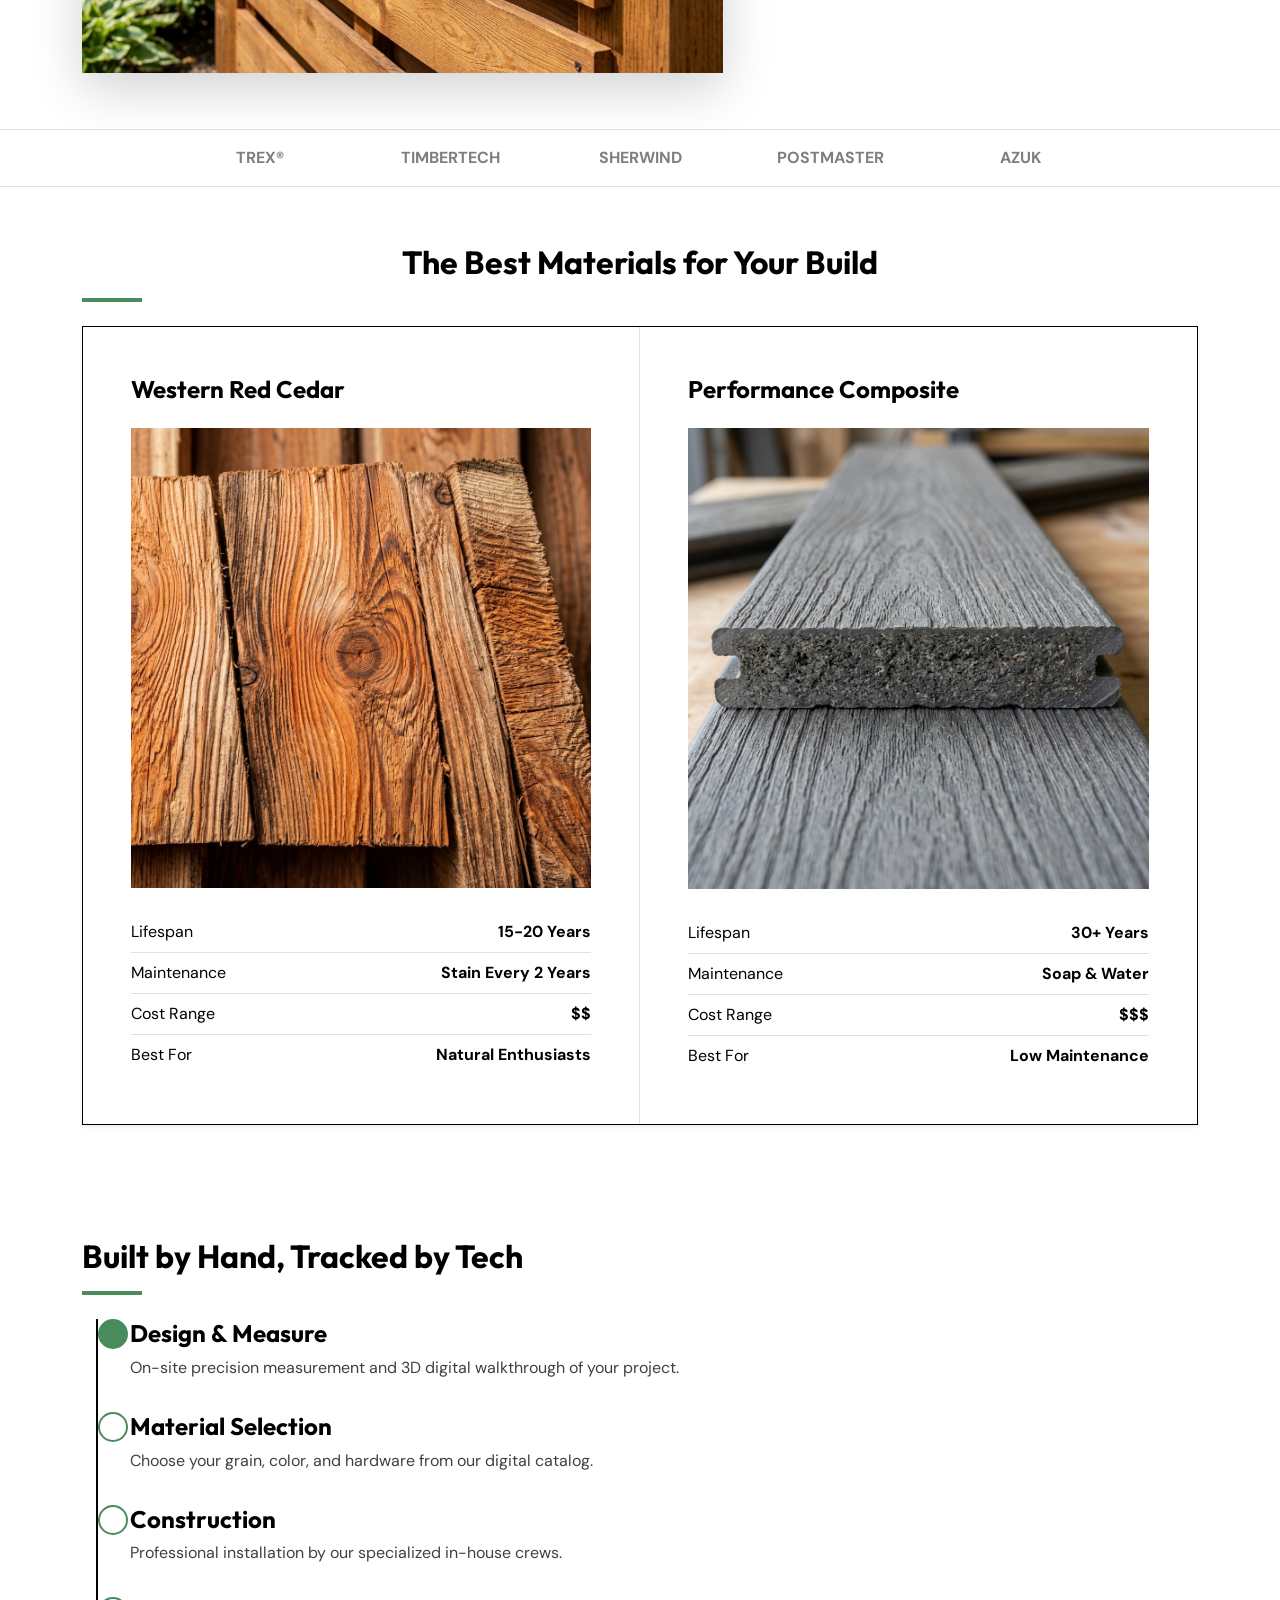
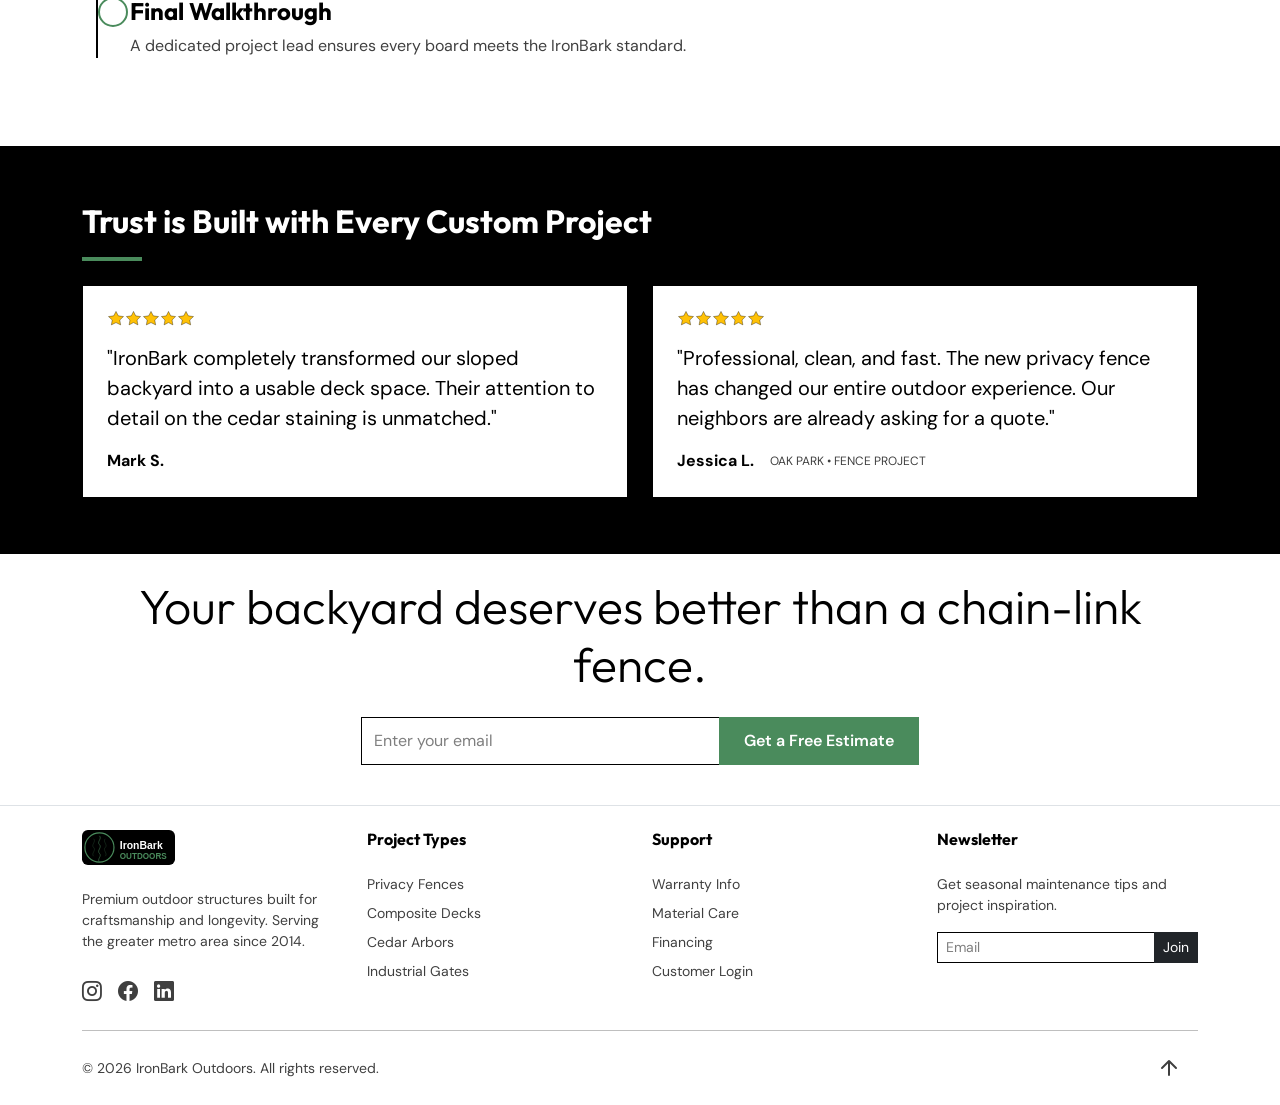
==== commit b456bddb: "imges" ====
--- a/index.html
+++ b/index.html
@@ -1,6 +1,7 @@
 <!DOCTYPE html>
 <html lang="en" dir="ltr">
 <head>
+    <link rel="icon" type="image/svg+xml" href="assets/images/favicon.svg">
     <meta charset="UTF-8">
     <meta name="viewport" content="width=device-width, initial-scale=1.0">
     <title>IronBark Outdoors | Premium Fencing & Decking</title>
@@ -136,9 +137,9 @@
                                         <h3>Privacy Fencing</h3>
                                         <p class="mb-4">Board-on-board cedar fencing designed for maximum privacy and wind resistance. Built with steel posts and industrial-grade hardware.</p>
                                         <ul class="list-unstyled mb-4">
-                                            <li><i class="bi bi-check2-circle text-accent me-2"></i> Grade-A Western Red Cedar</li>
-                                            <li><i class="bi bi-check2-circle text-accent me-2"></i> Lifetime Warranty on Posts</li>
-                                            <li><i class="bi bi-check2-circle text-accent me-2"></i> Custom Staining Options</li>
+                                            <li><img src="assets/images/icon_check.svg" class="icon-img me-2" alt="check"> Grade-A Western Red Cedar</li>
+                                            <li><img src="assets/images/icon_check.svg" class="icon-img me-2" alt="check"> Lifetime Warranty on Posts</li>
+                                            <li><img src="assets/images/icon_check.svg" class="icon-img me-2" alt="check"> Custom Staining Options</li>
                                         </ul>
                                         <a href="service-details.html" class="btn btn-outline-dark">View Specs</a>
                                     </div>
@@ -153,9 +154,9 @@
                                         <h3>Premium Decks</h3>
                                         <p class="mb-4">Multi-level outdoor living spaces using high-performance composite materials that never rot, warp, or splinter.</p>
                                         <ul class="list-unstyled mb-4">
-                                            <li><i class="bi bi-check2-circle text-accent me-2"></i> Hidden Fastener Systems</li>
-                                            <li><i class="bi bi-check2-circle text-accent me-2"></i> Built-in LED Lighting</li>
-                                            <li><i class="bi bi-check2-circle text-accent me-2"></i> 25-Year Stain & Fade Warranty</li>
+                                            <li><img src="assets/images/icon_check.svg" class="icon-img me-2" alt="check"> Hidden Fastener Systems</li>
+                                            <li><img src="assets/images/icon_check.svg" class="icon-img me-2" alt="check"> Built-in LED Lighting</li>
+                                            <li><img src="assets/images/icon_check.svg" class="icon-img me-2" alt="check"> 25-Year Stain & Fade Warranty</li>
                                         </ul>
                                         <a href="service-details.html" class="btn btn-outline-dark">View Specs</a>
                                     </div>
@@ -188,7 +189,7 @@
                 <div class="row g-0 border shadow-sm">
                     <div class="col-md-6 border-end p-5">
                         <h4 class="mb-4">Western Red Cedar</h4>
-                        <img src="https://placehold.co/600x300/000000/ffffff?text=Natural+Cedar+Planks" class="img-fluid mb-4" alt="Cedar">
+                        <img src="assets/images/material_cedar.png" class="img-fluid mb-4" alt="Cedar">
                         <div class="d-flex justify-content-between border-bottom py-2"><span>Lifespan</span> <strong>15-20 Years</strong></div>
                         <div class="d-flex justify-content-between border-bottom py-2"><span>Maintenance</span> <strong>Stain Every 2 Years</strong></div>
                         <div class="d-flex justify-content-between border-bottom py-2"><span>Cost Range</span> <strong>$$</strong></div>
@@ -196,7 +197,7 @@
                     </div>
                     <div class="col-md-6 p-5">
                         <h4 class="mb-4">Performance Composite</h4>
-                        <img src="https://placehold.co/600x300/000000/ffffff?text=Composite+Board+Core" class="img-fluid mb-4" alt="Composite">
+                        <img src="assets/images/material_composite.png" class="img-fluid mb-4" alt="Composite">
                         <div class="d-flex justify-content-between border-bottom py-2"><span>Lifespan</span> <strong>30+ Years</strong></div>
                         <div class="d-flex justify-content-between border-bottom py-2"><span>Maintenance</span> <strong>Soap & Water</strong></div>
                         <div class="d-flex justify-content-between border-bottom py-2"><span>Cost Range</span> <strong>$$$</strong></div>
@@ -239,11 +240,11 @@
                     <div class="col-md-6">
                         <div class="card bg-dark bg-opacity-25 border border-white border-opacity-25 p-4 rounded-0">
                             <div class="d-flex mb-3">
-                                <i class="bi bi-star-fill text-accent fs-5"></i>
-                                <i class="bi bi-star-fill text-accent fs-5"></i>
-                                <i class="bi bi-star-fill text-accent fs-5"></i>
-                                <i class="bi bi-star-fill text-accent fs-5"></i>
-                                <i class="bi bi-star-fill text-accent fs-5"></i>
+                                <img src="assets/images/icon_star.svg" class="icon-img-sm" alt="star">
+                                <img src="assets/images/icon_star.svg" class="icon-img-sm" alt="star">
+                                <img src="assets/images/icon_star.svg" class="icon-img-sm" alt="star">
+                                <img src="assets/images/icon_star.svg" class="icon-img-sm" alt="star">
+                                <img src="assets/images/icon_star.svg" class="icon-img-sm" alt="star">
                             </div>
                             <p class="fs-5 italic mb-3">"IronBark completely transformed our sloped backyard into a usable deck space. Their attention to detail on the cedar staining is unmatched."</p>
                             <div class="d-flex align-items-center">
@@ -255,11 +256,11 @@
                     <div class="col-md-6">
                         <div class="card bg-dark bg-opacity-25 border border-white border-opacity-25 p-4 rounded-0">
                             <div class="d-flex mb-3">
-                                <i class="bi bi-star-fill text-accent fs-5"></i>
-                                <i class="bi bi-star-fill text-accent fs-5"></i>
-                                <i class="bi bi-star-fill text-accent fs-5"></i>
-                                <i class="bi bi-star-fill text-accent fs-5"></i>
-                                <i class="bi bi-star-fill text-accent fs-5"></i>
+                                <img src="assets/images/icon_star.svg" class="icon-img-sm" alt="star">
+                                <img src="assets/images/icon_star.svg" class="icon-img-sm" alt="star">
+                                <img src="assets/images/icon_star.svg" class="icon-img-sm" alt="star">
+                                <img src="assets/images/icon_star.svg" class="icon-img-sm" alt="star">
+                                <img src="assets/images/icon_star.svg" class="icon-img-sm" alt="star">
                             </div>
                             <p class="fs-5 italic mb-3">"Professional, clean, and fast. The new privacy fence has changed our entire outdoor experience. Our neighbors are already asking for a quote."</p>
                             <div class="d-flex align-items-center">
@@ -331,7 +332,7 @@
             <div class="d-flex flex-column flex-md-row justify-content-between align-items-center">
                 <p class="small text-muted mb-0">© 2026 IronBark Outdoors. All rights reserved.</p>
                 <div class="mt-3 mt-md-0">
-                    <a href="#" class="btn btn-link btn-sm p-0 me-3 text-muted"><i class="bi bi-arrow-up-circle fs-4"></i></a>
+                    <a href="#" class="btn btn-link btn-sm p-0 me-3 text-muted"><img src="assets/images/icon_arrow_up.svg" class="icon-img" alt="Back to top"></a>
                 </div>
             </div>
         </div>
--- a/assets/css/style.css
+++ b/assets/css/style.css
@@ -504,4 +504,65 @@
 .footer .input-group .btn-dark:hover {
     background: var(--accent-color);
     border-color: var(--accent-color);
-}+}
+
+/* --- Image Icon Utilities --- */
+.icon-img {
+    width: 1.5rem;
+    height: 1.5rem;
+    object-fit: contain;
+    display: inline-block;
+    vertical-align: middle;
+}
+
+.icon-img-lg {
+    width: 3.5rem;
+    height: 3.5rem;
+}
+
+.icon-img-sm {
+    width: 1.1rem;
+    height: 1.1rem;
+}
+
+.icon-img-accent {
+    filter: drop-shadow(0 2px 4px rgba(0,0,0,0.1));
+}
+
+.list-unstyled li .icon-img {
+    margin-right: 0.75rem;
+    position: relative;
+    top: -1px;
+}
+
+[dir="rtl"] .list-unstyled li .icon-img {
+    margin-right: 0;
+    margin-left: 0.75rem;
+}
+
+/* --- Premium Utilities --- */
+.hover-lift {
+    transition: transform 0.3s cubic-bezier(0.34, 1.56, 0.64, 1), box-shadow 0.3s ease;
+}
+
+.hover-lift:hover {
+    transform: translateY(-10px);
+    box-shadow: 0 20px 40px rgba(0,0,0,0.1) !important;
+}
+
+.ls-1 { letter-spacing: 1px !important; }
+.ls-2 { letter-spacing: 2px !important; }
+.letter-spacing-1 { letter-spacing: 1px !important; }
+
+.z-index-2 { z-index: 2; position: relative; }
+
+.transition-all {
+    transition: all 0.3s ease;
+}
+
+.object-fit-cover {
+    object-fit: cover !important;
+}
+
+.opacity-25 { opacity: 0.25 !important; }
+.opacity-50 { opacity: 0.5 !important; }
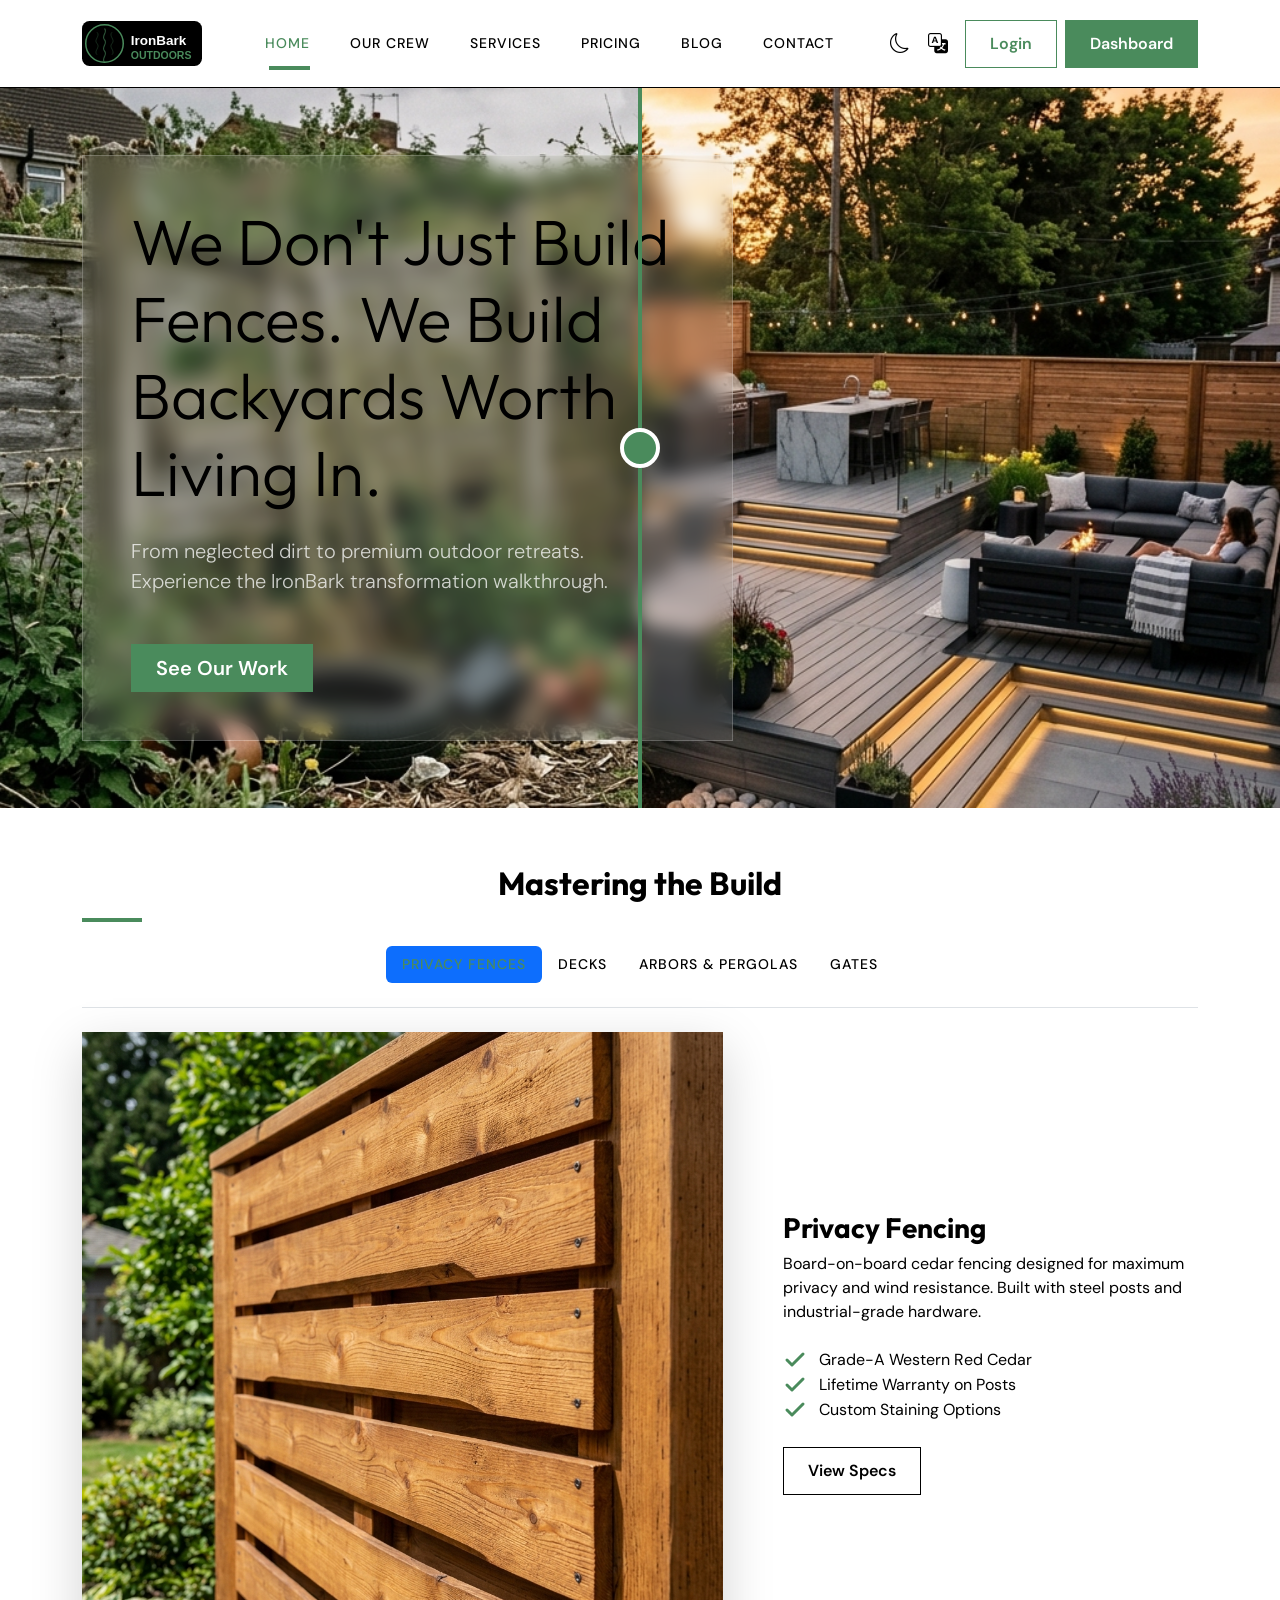
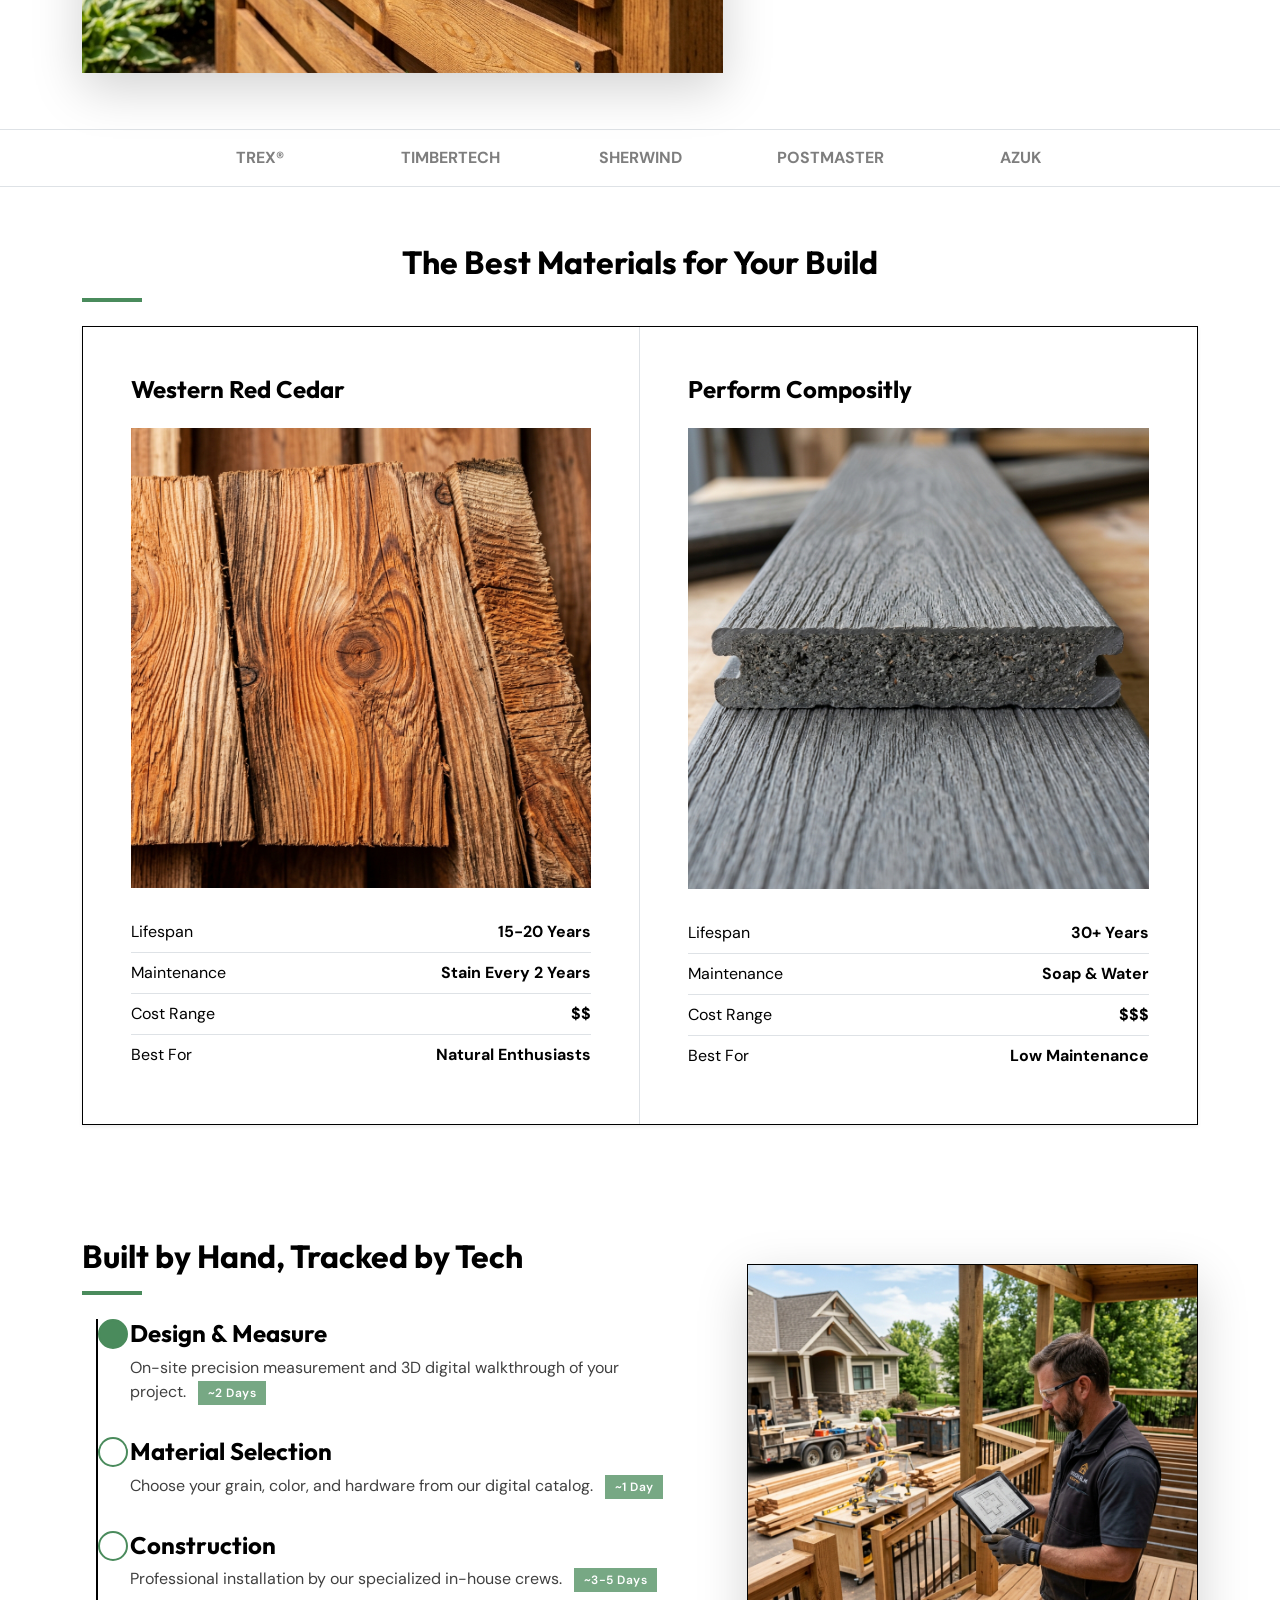
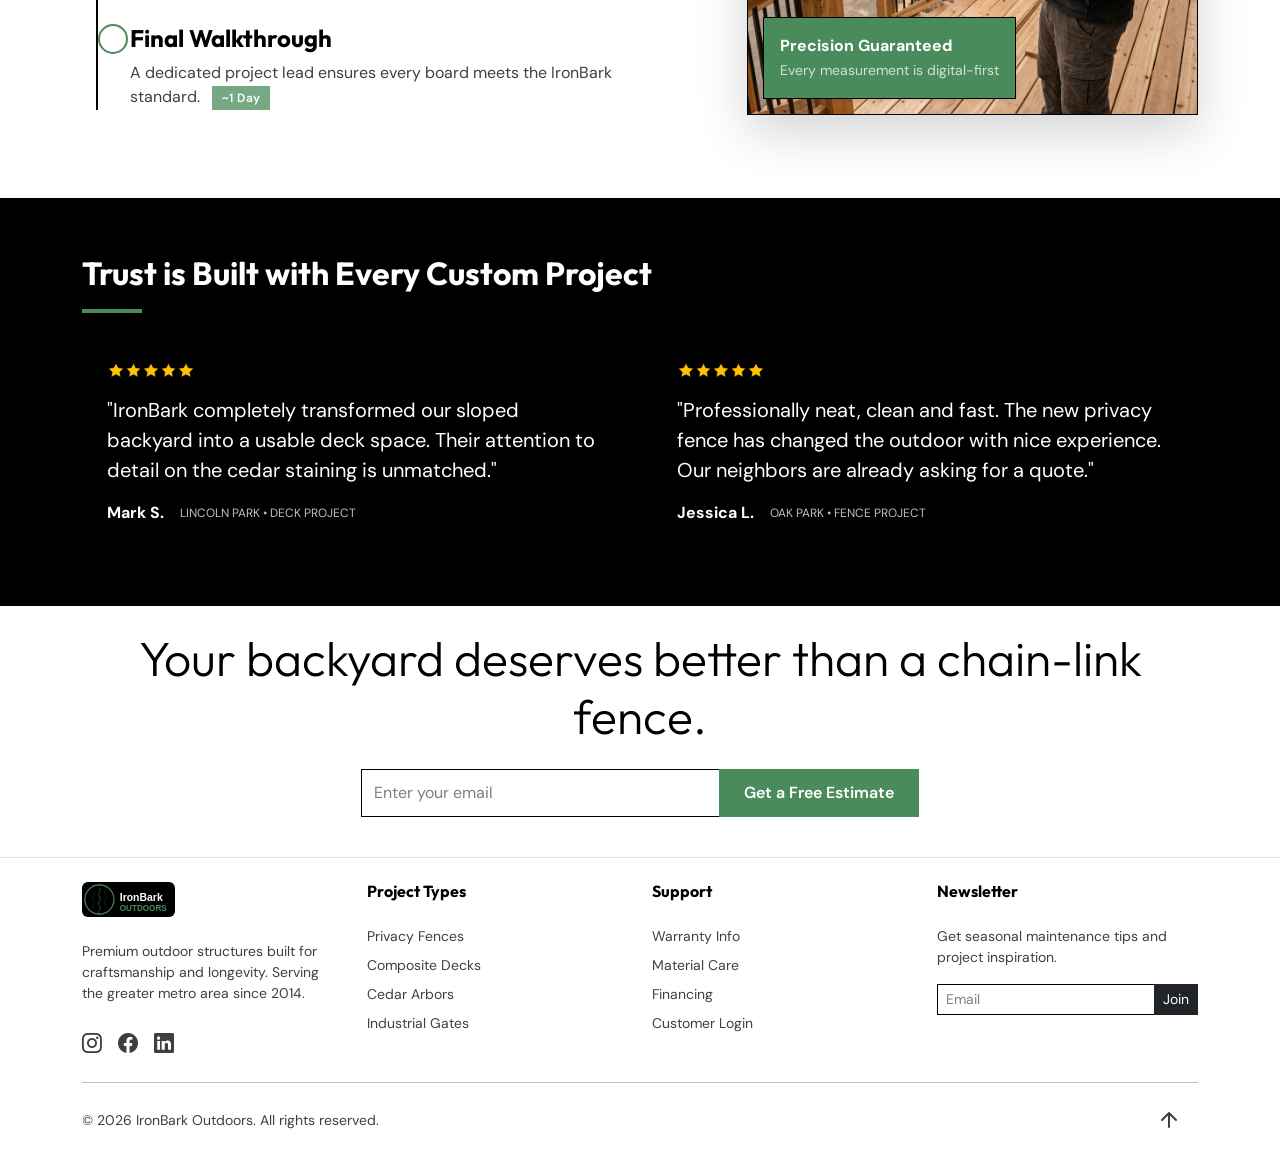
==== commit 369ad671: "fixes2" ====
--- a/index.html
+++ b/index.html
@@ -1,27 +1,32 @@
 <!DOCTYPE html>
 <html lang="en" dir="ltr">
+
 <head>
     <link rel="icon" type="image/svg+xml" href="assets/images/favicon.svg">
     <meta charset="UTF-8">
     <meta name="viewport" content="width=device-width, initial-scale=1.0">
     <title>IronBark Outdoors | Premium Fencing & Decking</title>
-    <meta name="description" content="IronBark Outdoors specializes in premium fencing, composite decks, and custom outdoor structures built to last.">
-    
+    <meta name="description"
+        content="IronBark Outdoors specializes in premium fencing, composite decks, and custom outdoor structures built to last.">
+
     <!-- Google Fonts -->
     <link rel="preconnect" href="https://fonts.googleapis.com">
     <link rel="preconnect" href="https://fonts.gstatic.com" crossorigin>
-    <link href="https://fonts.googleapis.com/css2?family=Outfit:wght@400;700&family=DM+Sans:wght@400;500;700&display=swap" rel="stylesheet">
-    
+    <link
+        href="https://fonts.googleapis.com/css2?family=Outfit:wght@400;700&family=DM+Sans:wght@400;500;700&display=swap"
+        rel="stylesheet">
+
     <!-- Bootstrap 5 CSS -->
     <link href="https://cdn.jsdelivr.net/npm/bootstrap@5.3.0/dist/css/bootstrap.min.css" rel="stylesheet">
     <!-- Bootstrap Icons -->
     <link rel="stylesheet" href="https://cdn.jsdelivr.net/npm/bootstrap-icons@1.11.0/font/bootstrap-icons.css">
-    
+
     <!-- Custom CSS -->
     <link rel="stylesheet" href="assets/css/style.css">
     <link rel="stylesheet" href="assets/css/dark-mode.css">
     <link rel="stylesheet" href="assets/css/rtl.css">
 </head>
+
 <body>
 
     <!-- Header -->
@@ -30,7 +35,7 @@
             <a class="navbar-brand d-flex align-items-center" href="index.html">
                 <img src="assets/images/logo.svg" alt="IronBark Outdoors" height="45">
             </a>
-            
+
             <div class="d-flex align-items-center order-lg-3">
                 <button class="btn btn-link theme-toggle p-2" aria-label="Toggle Theme">
                     <i class="bi bi-moon fs-5"></i>
@@ -40,15 +45,17 @@
                 </button>
                 <a href="login.html" class="btn btn-outline-primary nav-btn-desktop me-2">Login</a>
                 <a href="dashboard.html" class="btn btn-primary nav-btn-desktop">Dashboard</a>
-                <button class="navbar-toggler ms-2" type="button" data-bs-toggle="offcanvas" data-bs-target="#navCanvas">
+                <button class="navbar-toggler ms-2" type="button" data-bs-toggle="offcanvas"
+                    data-bs-target="#navCanvas">
                     <span class="navbar-toggler-icon"></span>
                 </button>
             </div>
-            
+
             <div class="collapse navbar-collapse justify-content-center" id="navbarNav">
                 <ul class="navbar-nav nav-desktop">
                     <li class="nav-item dropdown">
-                        <a class="nav-link dropdown-toggle" href="#" role="button" data-bs-toggle="dropdown" data-bs-display="static">Home</a>
+                        <a class="nav-link dropdown-toggle" href="#" role="button" data-bs-toggle="dropdown"
+                            data-bs-display="static">Home</a>
                         <ul class="dropdown-menu">
                             <li><a class="dropdown-item" href="index.html">Modern Showcase</a></li>
                             <li><a class="dropdown-item" href="home-2.html">Project Catalog</a></li>
@@ -67,13 +74,14 @@
     <!-- Offcanvas for Mobile -->
     <div class="offcanvas offcanvas-end" tabindex="-1" id="navCanvas">
         <div class="offcanvas-header border-bottom">
-            
+
             <button type="button" class="btn-close" data-bs-dismiss="offcanvas"></button>
         </div>
         <div class="offcanvas-body">
             <ul class="navbar-nav">
                 <li class="nav-item dropdown">
-                    <a class="nav-link dropdown-toggle" href="#" role="button" data-bs-toggle="dropdown" data-bs-display="static">Home</a>
+                    <a class="nav-link dropdown-toggle" href="#" role="button" data-bs-toggle="dropdown"
+                        data-bs-display="static">Home</a>
                     <ul class="dropdown-menu border-0 bg-transparent ps-3">
                         <li><a class="nav-link border-0" href="index.html">Modern Showcase</a></li>
                         <li><a class="nav-link border-0" href="home-2.html">Project Catalog</a></li>
@@ -100,7 +108,8 @@
                 <div class="container h-100 position-relative z-index-2 d-flex align-items-center pointer-events-none">
                     <div class="col-lg-7 text-white glass p-5 rounded-0">
                         <h1 class="display-3 mb-4">We Don't Just Build Fences. We Build Backyards Worth Living In.</h1>
-                        <p class="lead mb-5 opacity-75">From neglected dirt to premium outdoor retreats. Experience the IronBark transformation walkthrough.</p>
+                        <p class="lead mb-5 opacity-75">From neglected dirt to premium outdoor retreats. Experience the
+                            IronBark transformation walkthrough.</p>
                         <a href="services.html" class="btn btn-primary btn-lg pointer-events-auto">See Our Work</a>
                     </div>
                 </div>
@@ -115,31 +124,40 @@
                     <div class="col-12">
                         <ul class="nav nav-pills justify-content-center mb-4" id="projectTabs" role="tablist">
                             <li class="nav-item" role="presentation">
-                                <button class="nav-link active" id="fences-tab" data-bs-toggle="pill" data-bs-target="#fences" type="button">Privacy Fences</button>
+                                <button class="nav-link active" id="fences-tab" data-bs-toggle="pill"
+                                    data-bs-target="#fences" type="button">Privacy Fences</button>
                             </li>
                             <li class="nav-item" role="presentation">
-                                <button class="nav-link" id="decks-tab" data-bs-toggle="pill" data-bs-target="#decks" type="button">Decks</button>
+                                <button class="nav-link" id="decks-tab" data-bs-toggle="pill" data-bs-target="#decks"
+                                    type="button">Decks</button>
                             </li>
                             <li class="nav-item" role="presentation">
-                                <button class="nav-link" id="arbors-tab" data-bs-toggle="pill" data-bs-target="#arbors" type="button">Arbors & Pergolas</button>
+                                <button class="nav-link" id="arbors-tab" data-bs-toggle="pill" data-bs-target="#arbors"
+                                    type="button">Arbors & Pergolas</button>
                             </li>
                             <li class="nav-item" role="presentation">
-                                <button class="nav-link" id="gates-tab" data-bs-toggle="pill" data-bs-target="#gates" type="button">Gates</button>
+                                <button class="nav-link" id="gates-tab" data-bs-toggle="pill" data-bs-target="#gates"
+                                    type="button">Gates</button>
                             </li>
                         </ul>
                         <div class="tab-content border-top pt-4" id="projectTabContent">
                             <div class="tab-pane fade show active" id="fences">
                                 <div class="row align-items-center">
                                     <div class="col-lg-7 mb-4 mb-lg-0">
-                                        <img src="assets/images/service_fence.png" class="img-fluid rounded-0 shadow-lg" alt="Privacy Fencing">
+                                        <img src="assets/images/service_fence.png" class="img-fluid rounded-0 shadow-lg"
+                                            alt="Privacy Fencing">
                                     </div>
                                     <div class="col-lg-5 ps-lg-5">
                                         <h3>Privacy Fencing</h3>
-                                        <p class="mb-4">Board-on-board cedar fencing designed for maximum privacy and wind resistance. Built with steel posts and industrial-grade hardware.</p>
+                                        <p class="mb-4">Board-on-board cedar fencing designed for maximum privacy and
+                                            wind resistance. Built with steel posts and industrial-grade hardware.</p>
                                         <ul class="list-unstyled mb-4">
-                                            <li><img src="assets/images/icon_check.svg" class="icon-img me-2" alt="check"> Grade-A Western Red Cedar</li>
-                                            <li><img src="assets/images/icon_check.svg" class="icon-img me-2" alt="check"> Lifetime Warranty on Posts</li>
-                                            <li><img src="assets/images/icon_check.svg" class="icon-img me-2" alt="check"> Custom Staining Options</li>
+                                            <li><img src="assets/images/icon_check.svg" class="icon-img me-2"
+                                                    alt="check"> Grade-A Western Red Cedar</li>
+                                            <li><img src="assets/images/icon_check.svg" class="icon-img me-2"
+                                                    alt="check"> Lifetime Warranty on Posts</li>
+                                            <li><img src="assets/images/icon_check.svg" class="icon-img me-2"
+                                                    alt="check"> Custom Staining Options</li>
                                         </ul>
                                         <a href="service-details.html" class="btn btn-outline-dark">View Specs</a>
                                     </div>
@@ -148,15 +166,20 @@
                             <div class="tab-pane fade" id="decks">
                                 <div class="row align-items-center">
                                     <div class="col-lg-7 mb-4 mb-lg-0">
-                                        <img src="assets/images/service_deck.png" class="img-fluid rounded-0 shadow-lg" alt="Composite Decking">
+                                        <img src="assets/images/service_deck.png" class="img-fluid rounded-0 shadow-lg"
+                                            alt="Composite Decking">
                                     </div>
                                     <div class="col-lg-5 ps-lg-5">
                                         <h3>Premium Decks</h3>
-                                        <p class="mb-4">Multi-level outdoor living spaces using high-performance composite materials that never rot, warp, or splinter.</p>
+                                        <p class="mb-4">Multi-level outdoor living spaces using high-performance
+                                            composite materials that never rot, warp, or splinter.</p>
                                         <ul class="list-unstyled mb-4">
-                                            <li><img src="assets/images/icon_check.svg" class="icon-img me-2" alt="check"> Hidden Fastener Systems</li>
-                                            <li><img src="assets/images/icon_check.svg" class="icon-img me-2" alt="check"> Built-in LED Lighting</li>
-                                            <li><img src="assets/images/icon_check.svg" class="icon-img me-2" alt="check"> 25-Year Stain & Fade Warranty</li>
+                                            <li><img src="assets/images/icon_check.svg" class="icon-img me-2"
+                                                    alt="check"> Hidden Fastener Systems</li>
+                                            <li><img src="assets/images/icon_check.svg" class="icon-img me-2"
+                                                    alt="check"> Built-in LED Lighting</li>
+                                            <li><img src="assets/images/icon_check.svg" class="icon-img me-2"
+                                                    alt="check"> 25-Year Stain & Fade Warranty</li>
                                         </ul>
                                         <a href="service-details.html" class="btn btn-outline-dark">View Specs</a>
                                     </div>
@@ -190,18 +213,31 @@
                     <div class="col-md-6 border-end p-5">
                         <h4 class="mb-4">Western Red Cedar</h4>
                         <img src="assets/images/material_cedar.png" class="img-fluid mb-4" alt="Cedar">
-                        <div class="d-flex justify-content-between border-bottom py-2"><span>Lifespan</span> <strong>15-20 Years</strong></div>
-                        <div class="d-flex justify-content-between border-bottom py-2"><span>Maintenance</span> <strong>Stain Every 2 Years</strong></div>
-                        <div class="d-flex justify-content-between border-bottom py-2"><span>Cost Range</span> <strong>$$</strong></div>
-                        <div class="d-flex justify-content-between py-2"><span>Best For</span> <strong>Natural Enthusiasts</strong></div>
+                        <div class="d-flex justify-content-between border-bottom py-2"><span>Lifespan</span>
+                            <strong>15-20 Years</strong>
+                        </div>
+                        <div class="d-flex justify-content-between border-bottom py-2"><span>Maintenance</span>
+                            <strong>Stain Every 2 Years</strong>
+                        </div>
+                        <div class="d-flex justify-content-between border-bottom py-2"><span>Cost Range</span>
+                            <strong>$$</strong>
+                        </div>
+                        <div class="d-flex justify-content-between py-2"><span>Best For</span> <strong>Natural
+                                Enthusiasts</strong></div>
                     </div>
                     <div class="col-md-6 p-5">
-                        <h4 class="mb-4">Performance Composite</h4>
+                        <h4 class="mb-4">Perform Compositly</h4>
                         <img src="assets/images/material_composite.png" class="img-fluid mb-4" alt="Composite">
-                        <div class="d-flex justify-content-between border-bottom py-2"><span>Lifespan</span> <strong>30+ Years</strong></div>
-                        <div class="d-flex justify-content-between border-bottom py-2"><span>Maintenance</span> <strong>Soap & Water</strong></div>
-                        <div class="d-flex justify-content-between border-bottom py-2"><span>Cost Range</span> <strong>$$$</strong></div>
-                        <div class="d-flex justify-content-between py-2"><span>Best For</span> <strong>Low Maintenance</strong></div>
+                        <div class="d-flex justify-content-between border-bottom py-2"><span>Lifespan</span> <strong>30+
+                                Years</strong></div>
+                        <div class="d-flex justify-content-between border-bottom py-2"><span>Maintenance</span>
+                            <strong>Soap & Water</strong>
+                        </div>
+                        <div class="d-flex justify-content-between border-bottom py-2"><span>Cost Range</span>
+                            <strong>$$$</strong>
+                        </div>
+                        <div class="d-flex justify-content-between py-2"><span>Best For</span> <strong>Low
+                                Maintenance</strong></div>
                     </div>
                 </div>
             </div>
@@ -210,23 +246,43 @@
         <!-- Section 4: Build Process -->
         <section class="build-process">
             <div class="container">
-                <h2 class="section-title mb-4">Built by Hand, Tracked by Tech</h2>
-                <div class="progress-track col-lg-8">
-                    <div class="progress-item active">
-                        <h4>Design & Measure</h4>
-                        <p class="text-muted">On-site precision measurement and 3D digital walkthrough of your project. <span class="badge bg-accent ms-2">~2 Days</span></p>
-                    </div>
-                    <div class="progress-item">
-                        <h4>Material Selection</h4>
-                        <p class="text-muted">Choose your grain, color, and hardware from our digital catalog. <span class="badge bg-accent ms-2">~1 Day</span></p>
-                    </div>
-                    <div class="progress-item">
-                        <h4>Construction</h4>
-                        <p class="text-muted">Professional installation by our specialized in-house crews. <span class="badge bg-accent ms-2">~3-5 Days</span></p>
-                    </div>
-                    <div class="progress-item">
-                        <h4>Final Walkthrough</h4>
-                        <p class="text-muted">A dedicated project lead ensures every board meets the IronBark standard. <span class="badge bg-accent ms-2">~1 Day</span></p>
+                <div class="row align-items-center">
+                    <div class="col-lg-7 mb-5 mb-lg-0">
+                        <h2 class="section-title mb-4">Built by Hand, Tracked by Tech</h2>
+                        <div class="progress-track pe-lg-5">
+                            <div class="progress-item active">
+                                <h4>Design & Measure</h4>
+                                <p class="text-muted">On-site precision measurement and 3D digital walkthrough of your
+                                    project. <span class="badge bg-accent ms-2">~2 Days</span></p>
+                            </div>
+                            <div class="progress-item">
+                                <h4>Material Selection</h4>
+                                <p class="text-muted">Choose your grain, color, and hardware from our digital catalog.
+                                    <span class="badge bg-accent ms-2">~1 Day</span>
+                                </p>
+                            </div>
+                            <div class="progress-item">
+                                <h4>Construction</h4>
+                                <p class="text-muted">Professional installation by our specialized in-house crews. <span
+                                        class="badge bg-accent ms-2">~3-5 Days</span></p>
+                            </div>
+                            <div class="progress-item">
+                                <h4>Final Walkthrough</h4>
+                                <p class="text-muted">A dedicated project lead ensures every board meets the IronBark
+                                    standard. <span class="badge bg-accent ms-2">~1 Day</span></p>
+                            </div>
+                        </div>
+                    </div>
+                    <div class="col-lg-5">
+                        <div class="position-relative">
+                            <img src="assets/images/build_process_tech.png"
+                                class="img-fluid rounded-0 shadow-lg border border-dark" alt="IronBark Build Process">
+                            <div
+                                class="bg-accent text-white p-3 position-absolute bottom-0 start-0 m-3 shadow-sm border border-light">
+                                <span class="fw-bold d-block">Precision Guaranteed</span>
+                                <small class="opacity-75">Every measurement is digital-first</small>
+                            </div>
+                        </div>
                     </div>
                 </div>
             </div>
@@ -246,10 +302,12 @@
                                 <img src="assets/images/icon_star.svg" class="icon-img-sm" alt="star">
                                 <img src="assets/images/icon_star.svg" class="icon-img-sm" alt="star">
                             </div>
-                            <p class="fs-5 italic mb-3">"IronBark completely transformed our sloped backyard into a usable deck space. Their attention to detail on the cedar staining is unmatched."</p>
+                            <p class="fs-5 italic mb-3">"IronBark completely transformed our sloped backyard into a
+                                usable deck space. Their attention to detail on the cedar staining is unmatched."</p>
                             <div class="d-flex align-items-center">
                                 <span class="fw-bold">Mark S.</span>
-                                <span class="text-white text-opacity-75 text-uppercase ms-3" style="font-size: 0.75rem;">Lincoln Park • Deck Project</span>
+                                <span class="text-white text-opacity-75 text-uppercase ms-3"
+                                    style="font-size: 0.75rem;">Lincoln Park • Deck Project</span>
                             </div>
                         </div>
                     </div>
@@ -262,10 +320,14 @@
                                 <img src="assets/images/icon_star.svg" class="icon-img-sm" alt="star">
                                 <img src="assets/images/icon_star.svg" class="icon-img-sm" alt="star">
                             </div>
-                            <p class="fs-5 italic mb-3">"Professional, clean, and fast. The new privacy fence has changed our entire outdoor experience. Our neighbors are already asking for a quote."</p>
+                            <p class="fs-5 italic mb-3">"Professionally neat, clean and fast. The new privacy fence has
+                                changed the outdoor with nice experience. Our neighbors are already asking for
+                                a quote."
+                            </p>
                             <div class="d-flex align-items-center">
                                 <span class="fw-bold">Jessica L.</span>
-                                <span class="text-muted text-uppercase ms-3" style="font-size: 0.75rem;">Oak Park • Fence Project</span>
+                                <span class="text-muted text-uppercase ms-3" style="font-size: 0.75rem;">Oak Park •
+                                    Fence Project</span>
                             </div>
                         </div>
                     </div>
@@ -294,7 +356,8 @@
             <div class="row g-4">
                 <div class="col-lg-3">
                     <img src="assets/images/logo.svg" alt="IronBark Outdoors" height="35" class="mb-4">
-                    <p class="text-muted small">Premium outdoor structures built for craftsmanship and longevity. Serving the greater metro area since 2014.</p>
+                    <p class="text-muted small">Premium outdoor structures built for craftsmanship and longevity.
+                        Serving the greater metro area since 2014.</p>
                     <div class="d-flex gap-3 fs-5 mt-4">
                         <a href="#" class="text-muted"><i class="bi bi-instagram"></i></a>
                         <a href="#" class="text-muted"><i class="bi bi-facebook"></i></a>
@@ -332,7 +395,8 @@
             <div class="d-flex flex-column flex-md-row justify-content-between align-items-center">
                 <p class="small text-muted mb-0">© 2026 IronBark Outdoors. All rights reserved.</p>
                 <div class="mt-3 mt-md-0">
-                    <a href="#" class="btn btn-link btn-sm p-0 me-3 text-muted"><img src="assets/images/icon_arrow_up.svg" class="icon-img" alt="Back to top"></a>
+                    <a href="#" class="btn btn-link btn-sm p-0 me-3 text-muted"><img
+                            src="assets/images/icon_arrow_up.svg" class="icon-img" alt="Back to top"></a>
                 </div>
             </div>
         </div>
@@ -343,8 +407,5 @@
     <!-- Custom JS -->
     <script src="assets/js/main.js"></script>
 </body>
-</html>
-
-
-
-
+
+</html>
--- a/assets/css/style.css
+++ b/assets/css/style.css
@@ -20,58 +20,68 @@
     --padding-inline: 1rem;
 }
 
-/* Strict 3-Color Enforcement for Bootstrap utilities */
-.text-muted {
-    color: inherit !important;
-    opacity: 0.75 !important;
-}
-
-.bg-white {
-    background-color: var(--bg-color) !important;
-}
-
-.bg-light {
-    background-color: var(--secondary-color) !important;
-}
-
-.bg-secondary {
-    background-color: var(--primary-color) !important;
-    color: var(--secondary-color) !important;
-}
-
-.bg-dark {
-    background-color: var(--primary-color) !important;
-    color: var(--secondary-color) !important;
-}
-
-.text-black,
-.text-dark {
-    color: var(--text-color) !important;
-}
-
-.border-light,
-.border-secondary,
-.border-dark,
-.border {
-    border-color: var(--border-color) !important;
-}
-
+
+/* Component Contextual Colors */
 /* Component Contextual Colors */
 .card {
-    background-color: var(--card-bg) !important;
-    color: var(--text-color) !important;
-    border-color: var(--border-color) !important;
+    background-color: var(--card-bg);
+    color: var(--text-color);
+    border-color: var(--border-color);
+}
+
+/* Cards that explicitly stay white for 'blueprint/paper' aesthetic */
+.card-blueprint {
+    background-color: #FFFFFF !important;
+    color: #000000 !important;
+    border: 1px solid rgba(0, 0, 0, 0.1) !important;
+}
+
+.card-blueprint h1,
+.card-blueprint h2,
+.card-blueprint h3,
+.card-blueprint h4,
+.card-blueprint h5,
+.card-blueprint h6,
+.card-blueprint .text-black,
+.card-blueprint .text-dark,
+.card-blueprint .small.text-muted {
+    color: #000000 !important;
+}
+
+/* Specific Badge style for Blueprint cards - stays dark */
+.card-blueprint .badge.border-dark {
+    border-color: #000000 !important;
+    color: #000000 !important;
+    background-color: rgba(0, 0, 0, 0.05) !important;
 }
 
 .table {
-    color: var(--text-color) !important;
-    border-color: var(--border-color) !important;
+    color: var(--text-color);
+    border-color: var(--border-color);
 }
 
 .table> :not(caption)>*>* {
     background-color: transparent !important;
     color: inherit !important;
     border-bottom-color: var(--border-color) !important;
+}
+
+.table-responsive {
+    display: block !important;
+    width: 100% !important;
+    overflow-x: auto !important;
+    -webkit-overflow-scrolling: touch;
+}
+
+.table-responsive .table {
+    min-width: 900px !important;
+    width: auto !important;
+    margin-bottom: 0 !important;
+}
+
+.table-responsive .table th,
+.table-responsive .table td {
+    white-space: nowrap; /* Prevent text wrapping and column squeezing */
 }
 
 .form-control,
@@ -110,6 +120,25 @@
     font-weight: 700;
     color: var(--primary-color);
     line-height: 1.2;
+}
+
+.text-accent {
+    color: var(--accent-color) !important;
+}
+
+.bg-dark h1,
+.bg-dark h2,
+.bg-dark h3,
+.bg-dark h4,
+.bg-dark h5,
+.bg-dark h6,
+.bg-secondary h1,
+.bg-secondary h2,
+.bg-secondary h3,
+.bg-secondary h4,
+.bg-secondary h5,
+.bg-secondary h6 {
+    color: var(--secondary-color) !important;
 }
 
 a {
@@ -167,6 +196,26 @@
     transform: translateY(-2px);
 }
 
+.btn-outline-dark {
+    background-color: transparent !important;
+    border: 1px solid var(--primary-color) !important;
+    color: var(--primary-color) !important;
+    padding: 0.75rem 1.5rem;
+    height: 48px;
+    display: inline-flex;
+    align-items: center;
+    justify-content: center;
+    font-weight: 600;
+    border-radius: 0 !important;
+    transition: var(--transition);
+}
+
+.btn-outline-dark:hover {
+    background-color: var(--primary-color) !important;
+    color: var(--secondary-color) !important;
+    transform: translateY(-2px);
+}
+
 /* Dropdown Customization */
 .dropdown-menu {
     border-radius: 0 !important;
@@ -326,6 +375,32 @@
     color: var(--accent-color) !important;
 }
 
+.nav-link.active {
+    color: var(--accent-color) !important;
+}
+
+@media (min-width: 1101px) {
+    .nav-desktop .nav-link.active {
+        position: relative;
+    }
+
+    .nav-desktop .nav-link.active::after {
+        content: '';
+        position: absolute;
+        left: 1.25rem;
+        right: 1.25rem;
+        bottom: -0.5rem;
+        height: 2px;
+        background: var(--accent-color);
+    }
+}
+
+.dropdown-item.active,
+.dropdown-item:active {
+    background: var(--accent-color) !important;
+    color: var(--secondary-color) !important;
+}
+
 /* Sections */
 section {
     padding: 3.5rem 0;
@@ -370,6 +445,12 @@
         padding: 0.75rem 0 !important;
         font-size: 1rem;
         border-bottom: 1px solid rgba(0, 0, 0, 0.05);
+    }
+
+    .offcanvas .navbar-nav .nav-link.active {
+        color: var(--accent-color) !important;
+        opacity: 1 !important;
+        font-weight: 700;
     }
 
     /* Fix mobile dropdown flow & indentation */
@@ -400,6 +481,14 @@
         background: transparent !important;
         color: var(--accent-color) !important;
         opacity: 1;
+    }
+
+    .offcanvas .dropdown-item.active,
+    .offcanvas .dropdown-menu .nav-link.active {
+        background: transparent !important;
+        color: var(--accent-color) !important;
+        opacity: 1 !important;
+        font-weight: 700;
     }
 
     .nav-btn-desktop {
@@ -526,7 +615,22 @@
 }
 
 .icon-img-accent {
-    filter: drop-shadow(0 2px 4px rgba(0,0,0,0.1));
+    filter: drop-shadow(0 2px 4px rgba(0, 0, 0, 0.1));
+}
+
+.service-card-media {
+    width: 100%;
+    height: 170px;
+    overflow: hidden;
+    border: 1px solid var(--border-color);
+    background: var(--secondary-color);
+}
+
+.service-card-media img {
+    width: 100%;
+    height: 100%;
+    object-fit: cover;
+    display: block;
 }
 
 .list-unstyled li .icon-img {
@@ -547,14 +651,25 @@
 
 .hover-lift:hover {
     transform: translateY(-10px);
-    box-shadow: 0 20px 40px rgba(0,0,0,0.1) !important;
-}
-
-.ls-1 { letter-spacing: 1px !important; }
-.ls-2 { letter-spacing: 2px !important; }
-.letter-spacing-1 { letter-spacing: 1px !important; }
-
-.z-index-2 { z-index: 2; position: relative; }
+    box-shadow: 0 20px 40px rgba(0, 0, 0, 0.1) !important;
+}
+
+.ls-1 {
+    letter-spacing: 1px !important;
+}
+
+.ls-2 {
+    letter-spacing: 2px !important;
+}
+
+.letter-spacing-1 {
+    letter-spacing: 1px !important;
+}
+
+.z-index-2 {
+    z-index: 2;
+    position: relative;
+}
 
 .transition-all {
     transition: all 0.3s ease;
@@ -564,5 +679,100 @@
     object-fit: cover !important;
 }
 
-.opacity-25 { opacity: 0.25 !important; }
-.opacity-50 { opacity: 0.5 !important; }+
+.opacity-25 {
+    opacity: 0.25 !important;
+}
+
+.opacity-50 {
+    opacity: 0.5 !important;
+}
+
+/* --- Badge & Accent Utility --- */
+.bg-accent {
+    background-color: var(--accent-color) !important;
+    color: #FFFFFF !important;
+    /* Force high contrast white on green background */
+}
+
+.badge {
+    padding: 0.5em 0.8em;
+    font-weight: 600;
+    letter-spacing: 0.5px;
+    border-radius: 0;
+    /* Match sharp craftsman theme */
+}
+
+
+/* Strict 3-Color Enforcement for Bootstrap utilities */
+.text-muted {
+    color: inherit !important;
+    opacity: 0.75 !important;
+}
+
+.bg-white {
+    background-color: var(--bg-color) !important;
+}
+
+.bg-light {
+    background-color: var(--secondary-color) !important;
+}
+
+.bg-secondary {
+    background-color: var(--primary-color) !important;
+    color: var(--secondary-color) !important;
+}
+
+.bg-dark,
+.card.bg-dark {
+    background-color: var(--primary-color) !important;
+    color: var(--secondary-color) !important;
+}
+
+.text-black,
+.text-dark {
+    color: var(--text-color) !important;
+}
+
+.border-light,
+.border-secondary,
+.border-dark,
+.border {
+    border-color: var(--border-color) !important;
+}
+
+/* --- Home 2 Compact View --- */
+.home-2-compact-view section {
+    padding: 1rem 0 !important;
+    /* Reduced from 3.5rem */
+}
+
+.home-2-compact-view .section-title {
+    margin-bottom: 0.75rem !important;
+    /* Reduced from 2rem */
+}
+
+.home-2-compact-view .section-title::after {
+    margin-top: 0.5rem !important;
+    /* Reduced from 1rem */
+}
+
+.home-2-compact-view .accordion-item {
+    padding: 0.5rem 0 !important;
+}
+
+.home-2-compact-view .card-body {
+    padding: 1rem !important;
+}
+
+.home-2-compact-view .cta {
+    padding: 1.5rem 0 !important;
+}
+
+.home-2-compact-view footer {
+    padding: 1rem 0 !important;
+}
+
+.home-2-compact-view h1.display-4 {
+    margin-bottom: 0.75rem;
+}
--- a/assets/css/dark-mode.css
+++ b/assets/css/dark-mode.css
@@ -59,3 +59,150 @@
     background-color: var(--primary-color) !important;
     color: var(--secondary-color) !important;
 }
+
+body.dark-mode .bg-dark,
+body.dark-mode .bg-secondary {
+    background-color: var(--bg-color) !important;
+    color: var(--text-color) !important;
+}
+
+body.dark-mode .bg-dark h1,
+body.dark-mode .bg-dark h2,
+body.dark-mode .bg-dark h3,
+body.dark-mode .bg-dark h4,
+body.dark-mode .bg-dark h5,
+body.dark-mode .bg-dark h6,
+body.dark-mode .bg-secondary h1,
+body.dark-mode .bg-secondary h2,
+body.dark-mode .bg-secondary h3,
+body.dark-mode .bg-secondary h4,
+body.dark-mode .bg-secondary h5,
+body.dark-mode .bg-secondary h6 {
+    color: var(--text-color) !important;
+}
+
+body.dark-mode .accordion {
+    --bs-accordion-color: var(--text-color);
+    --bs-accordion-btn-color: var(--text-color);
+    --bs-accordion-border-color: var(--border-color);
+    --bs-accordion-active-color: var(--text-color);
+    --bs-accordion-active-bg: transparent;
+    --bs-accordion-btn-focus-border-color: var(--border-color);
+    --bs-accordion-btn-focus-box-shadow: none;
+}
+
+body.dark-mode .accordion-button,
+body.dark-mode .accordion-body {
+    color: var(--text-color) !important;
+}
+
+body.dark-mode .accordion-button::after {
+    filter: invert(1);
+}
+
+/* Ensure absolute visibility for badges and dark text in dark mode */
+body.dark-mode .text-black,
+body.dark-mode .text-dark {
+    color: var(--text-color) !important;
+}
+
+body.dark-mode .border-dark {
+    border-color: var(--border-color) !important;
+}
+
+body.dark-mode .badge.border-dark {
+    background-color: rgba(255, 255, 255, 0.1);
+    /* Subtle background for visibility */
+    color: var(--text-color) !important;
+    border-color: var(--border-color) !important;
+}
+
+/* Strictly enforce black text and borders for blueprint cards in dark mode */
+body.dark-mode .card-blueprint,
+body.dark-mode .card-blueprint h1,
+body.dark-mode .card-blueprint h2,
+body.dark-mode .card-blueprint h3,
+body.dark-mode .card-blueprint h4,
+body.dark-mode .card-blueprint h5,
+body.dark-mode .card-blueprint h6,
+body.dark-mode .card-blueprint .text-black,
+body.dark-mode .card-blueprint .text-dark,
+body.dark-mode .card-blueprint .badge.border-dark,
+body.dark-mode .card-blueprint .border-dark,
+body.dark-mode .card-blueprint .border {
+    color: #000000 !important;
+    border-color: #000000 !important;
+}
+
+body.dark-mode .card-blueprint .badge.border-dark {
+    background-color: rgba(0, 0, 0, 0.05) !important;
+}
+
+/* Ensure Download buttons inside blueprint cards stay black in dark mode */
+body.dark-mode .card-blueprint .btn-outline-dark {
+    border-color: #000000 !important;
+    color: #000000 !important;
+}
+
+body.dark-mode .card-blueprint .btn-outline-dark:hover {
+    background-color: #000000 !important;
+    color: #FFFFFF !important;
+}
+
+/* Offcanvas & Toggler Visibility in Dark Mode */
+body.dark-mode .offcanvas {
+    background-color: var(--bg-color) !important;
+    border-left: 1px solid var(--border-color);
+}
+
+body.dark-mode .offcanvas-header {
+    border-bottom: 1px solid var(--border-color) !important;
+}
+
+body.dark-mode .navbar-toggler {
+    border-color: var(--border-color) !important;
+    background-color: rgba(255, 255, 255, 0.1);
+}
+
+body.dark-mode .navbar-toggler-icon {
+    filter: invert(1) brightness(2);
+}
+
+body.dark-mode .btn-close {
+    filter: invert(1) grayscale(100) brightness(200%);
+}
+
+/* Dashboard Toggler specifically */
+body.dark-mode .dashboard-toggler {
+    background-color: var(--accent-color) !important;
+    border-color: var(--accent-color) !important;
+    color: #FFFFFF !important;
+}
+
+body.dark-mode .dashboard-toggler i {
+    color: #FFFFFF !important;
+}
+
+/* Mobile Nav Link Borders in Dark Mode */
+@media (max-width: 1100px) {
+    body.dark-mode .offcanvas .navbar-nav .nav-link {
+        border-bottom: 1px solid rgba(255, 255, 255, 0.1) !important;
+    }
+}
+
+/* Table Visibility Fixes for Dark Mode */
+body.dark-mode .table-light {
+    --bs-table-color: var(--text-color) !important;
+    --bs-table-bg: rgba(255, 255, 255, 0.05) !important;
+}
+
+body.dark-mode .table > :not(caption) > * > * {
+    color: var(--text-color) !important;
+    background-color: transparent !important;
+}
+
+body.dark-mode .table thead th {
+    background-color: rgba(255, 255, 255, 0.1) !important;
+    color: var(--text-color) !important;
+    border-bottom: 1px solid var(--border-color) !important;
+}
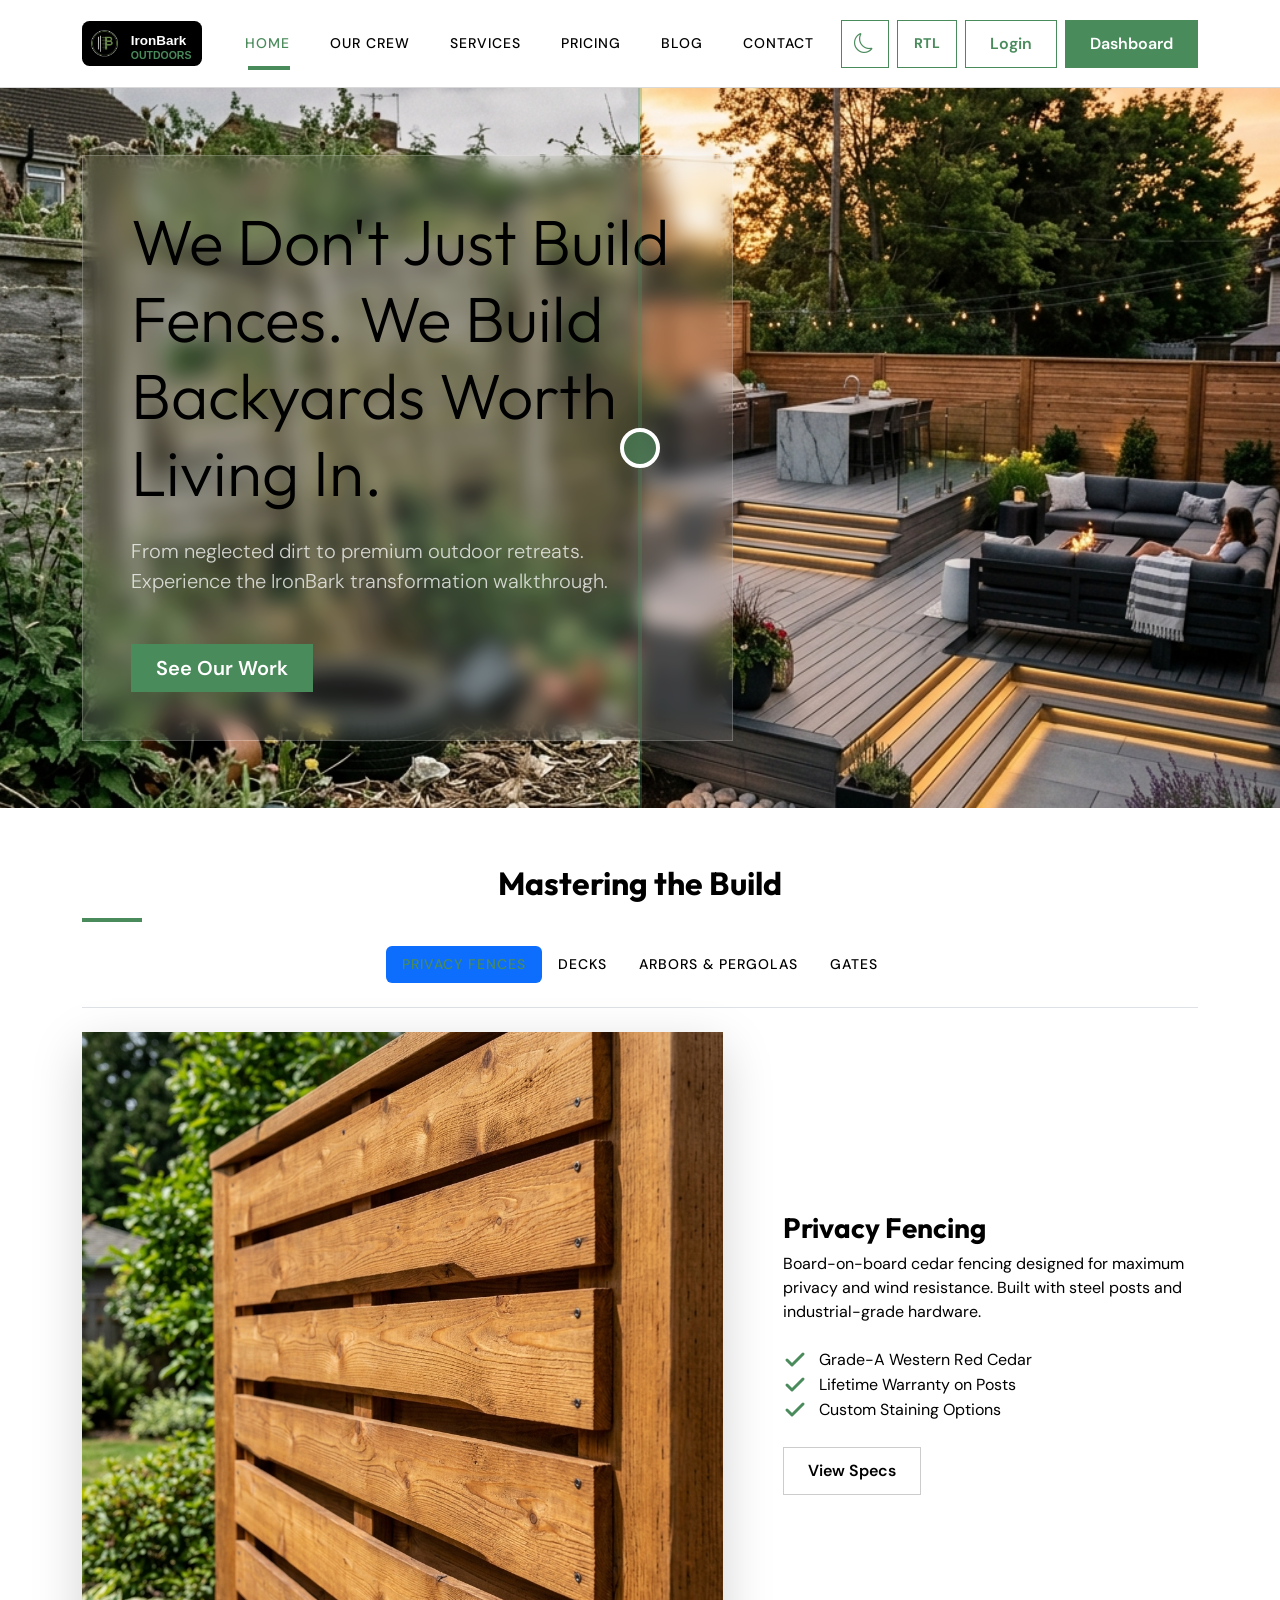
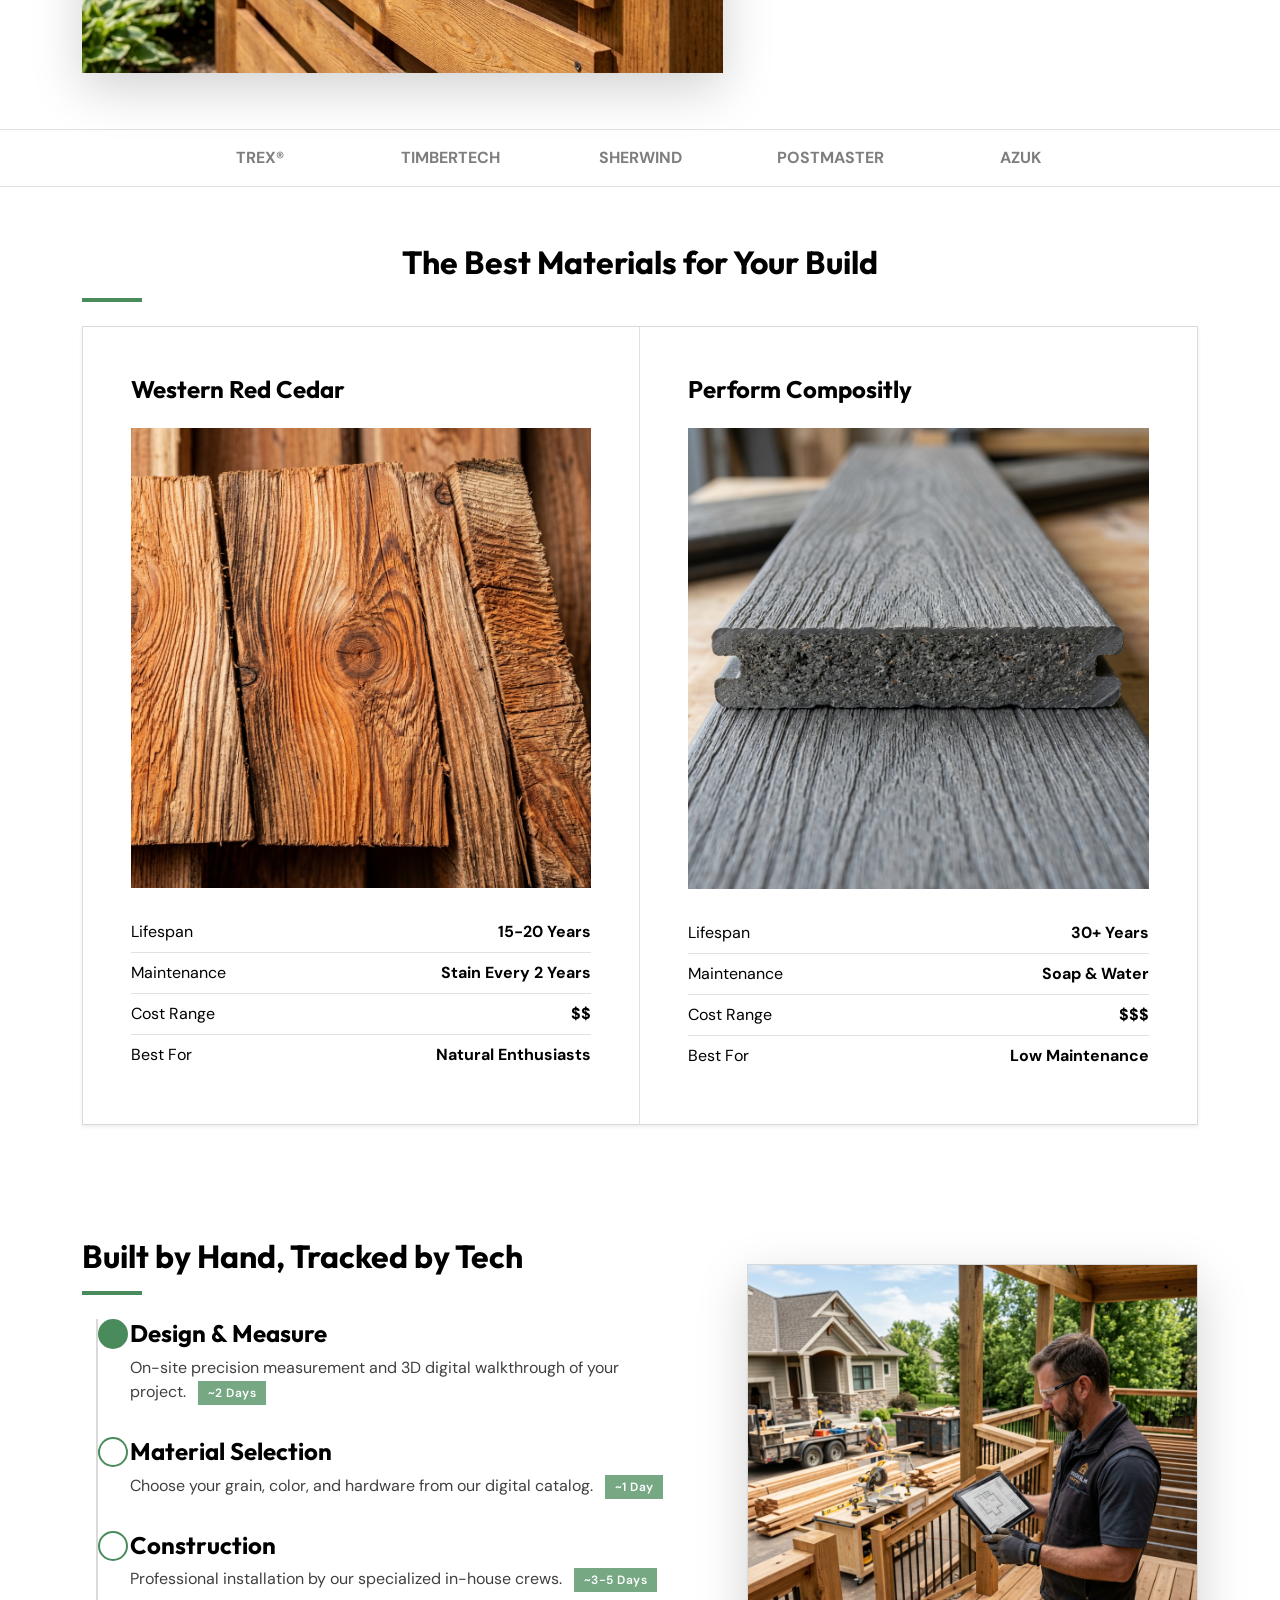
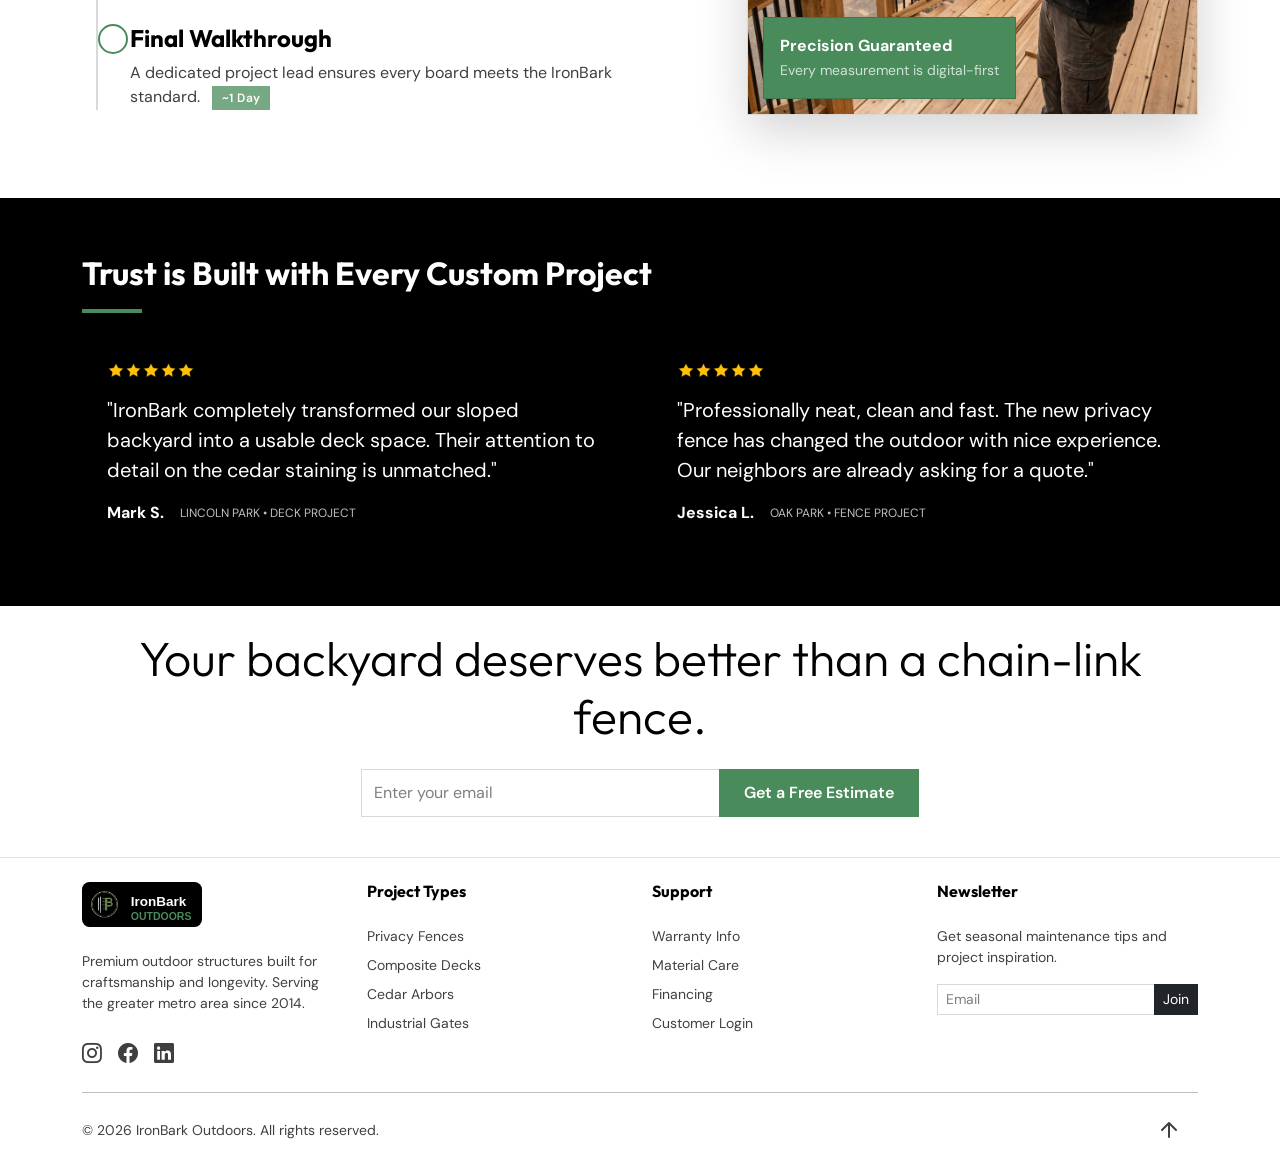
==== commit cc825ab5: "ClientConcerns1" ====
--- a/index.html
+++ b/index.html
@@ -2,7 +2,7 @@
 <html lang="en" dir="ltr">
 
 <head>
-    <link rel="icon" type="image/svg+xml" href="assets/images/favicon.svg">
+    <link rel="icon" type="image/png" href="assets/images/favicon1.png">
     <meta charset="UTF-8">
     <meta name="viewport" content="width=device-width, initial-scale=1.0">
     <title>IronBark Outdoors | Premium Fencing & Decking</title>
@@ -33,16 +33,14 @@
     <header class="navbar  sticky-top">
         <div class="container">
             <a class="navbar-brand d-flex align-items-center" href="index.html">
-                <img src="assets/images/logo.svg" alt="IronBark Outdoors" height="45">
+                <img src="assets/images/logo.svg" alt="IronBark Outdoors" class="site-logo">
             </a>
 
             <div class="d-flex align-items-center order-lg-3">
-                <button class="btn btn-link theme-toggle p-2" aria-label="Toggle Theme">
+                <button class="btn btn-outline-primary theme-toggle me-2" aria-label="Toggle Theme">
                     <i class="bi bi-moon fs-5"></i>
                 </button>
-                <button class="btn btn-link rtl-toggle p-2 me-2" aria-label="Toggle Direction">
-                    <i class="bi bi-translate fs-5"></i>
-                </button>
+                <button class="btn btn-outline-primary rtl-toggle me-2" aria-label="Toggle Direction">RTL</button>
                 <a href="login.html" class="btn btn-outline-primary nav-btn-desktop me-2">Login</a>
                 <a href="dashboard.html" class="btn btn-primary nav-btn-desktop">Dashboard</a>
                 <button class="navbar-toggler ms-2" type="button" data-bs-toggle="offcanvas"
@@ -355,7 +353,7 @@
         <div class="container">
             <div class="row g-4">
                 <div class="col-lg-3">
-                    <img src="assets/images/logo.svg" alt="IronBark Outdoors" height="35" class="mb-4">
+                    <img src="assets/images/logo.svg" alt="IronBark Outdoors" class="site-logo mb-4">
                     <p class="text-muted small">Premium outdoor structures built for craftsmanship and longevity.
                         Serving the greater metro area since 2014.</p>
                     <div class="d-flex gap-3 fs-5 mt-4">
--- a/assets/css/style.css
+++ b/assets/css/style.css
@@ -11,7 +11,7 @@
     --bg-color: #FFFFFF;
     --text-color: #000000;
     --card-bg: #FFFFFF;
-    --border-color: #000000;
+    --border-color: rgba(0, 0, 0, 0.15);
     --transition: all 0.3s cubic-bezier(0.4, 0, 0.2, 1);
     --font-heading: 'Outfit', sans-serif;
     --font-body: 'DM Sans', sans-serif;
@@ -89,6 +89,14 @@
     background-color: var(--bg-color) !important;
     color: var(--text-color) !important;
     border-color: var(--border-color) !important;
+    transition: var(--transition);
+}
+
+.form-control:focus,
+.form-select:focus {
+    border-color: var(--accent-color) !important;
+    box-shadow: 0 0 0 0.25rem rgba(var(--accent-rgb), 0.1) !important;
+    outline: none;
 }
 
 .form-control::placeholder {
@@ -198,7 +206,7 @@
 
 .btn-outline-dark {
     background-color: transparent !important;
-    border: 1px solid var(--primary-color) !important;
+    border: 1px solid rgba(0, 0, 0, 0.2) !important;
     color: var(--primary-color) !important;
     padding: 0.75rem 1.5rem;
     height: 48px;
@@ -260,6 +268,27 @@
     color: var(--accent-color) !important;
 }
 
+.theme-toggle,
+.rtl-toggle {
+    width: 48px;
+    height: 48px;
+    padding: 0 !important;
+    display: inline-flex !important;
+    align-items: center;
+    justify-content: center;
+    border-radius: 0 !important;
+    font-weight: 700 !important;
+    text-decoration: none !important;
+    font-size: 0.875rem !important;
+    letter-spacing: 0.5px;
+}
+
+.rtl-toggle {
+    width: auto !important;
+    padding-left: 1rem !important;
+    padding-right: 1rem !important;
+}
+
 /* Before/After Slider */
 .ba-slider {
     position: relative;
@@ -288,7 +317,7 @@
     bottom: 0;
     left: 50%;
     width: 4px;
-    background: var(--accent-color);
+    background: rgba(var(--accent-rgb), 0.3);
     cursor: ew-resize;
     transform: translateX(-50%);
     z-index: 10;
@@ -302,7 +331,9 @@
     transform: translate(-50%, -50%);
     width: 40px;
     height: 40px;
-    background: var(--accent-color);
+    background: rgba(var(--accent-rgb), 0.6);
+    backdrop-filter: blur(8px);
+    -webkit-backdrop-filter: blur(8px);
     border: 4px solid var(--secondary-color);
     border-radius: 50%;
     display: flex;
@@ -316,6 +347,33 @@
     backdrop-filter: blur(10px);
     -webkit-backdrop-filter: blur(10px);
     border: 1px solid rgba(255, 255, 255, 0.2);
+}
+
+@media (max-width: 768px) {
+    .ba-slider {
+        aspect-ratio: 3/4 !important;
+    }
+
+    .hero-section .glass {
+        padding: 1.5rem !important;
+        text-align: center !important;
+    }
+
+    .hero-section h1 {
+        font-size: 1.8rem !important;
+    }
+
+    .hero-section p {
+        font-size: 0.95rem !important;
+        margin-bottom: 1.5rem !important;
+        opacity: 0.9 !important;
+    }
+
+    .hero-section .btn-lg {
+        padding: 0.5rem 1rem !important;
+        font-size: 1rem !important;
+        height: auto !important;
+    }
 }
 
 /* Vertical Progress Bar */
@@ -604,6 +662,12 @@
     vertical-align: middle;
 }
 
+.site-logo {
+    height: 45px !important;
+    width: auto !important;
+    object-fit: contain;
+}
+
 .icon-img-lg {
     width: 3.5rem;
     height: 3.5rem;
--- a/assets/css/dark-mode.css
+++ b/assets/css/dark-mode.css
@@ -9,7 +9,7 @@
     --primary-color: #FFFFFF;
     --secondary-color: #000000;
     --card-bg: #000000;
-    --border-color: #FFFFFF;
+    --border-color: rgba(255, 255, 255, 0.2);
 }
 
 body.dark-mode .navbar {
@@ -21,9 +21,6 @@
     border: 1px solid rgba(255, 255, 255, 0.1);
 }
 
-body.dark-mode .ba-handle {
-    background: var(--accent-color);
-}
 
 body.dark-mode .progress-track::before {
     background: var(--border-color);
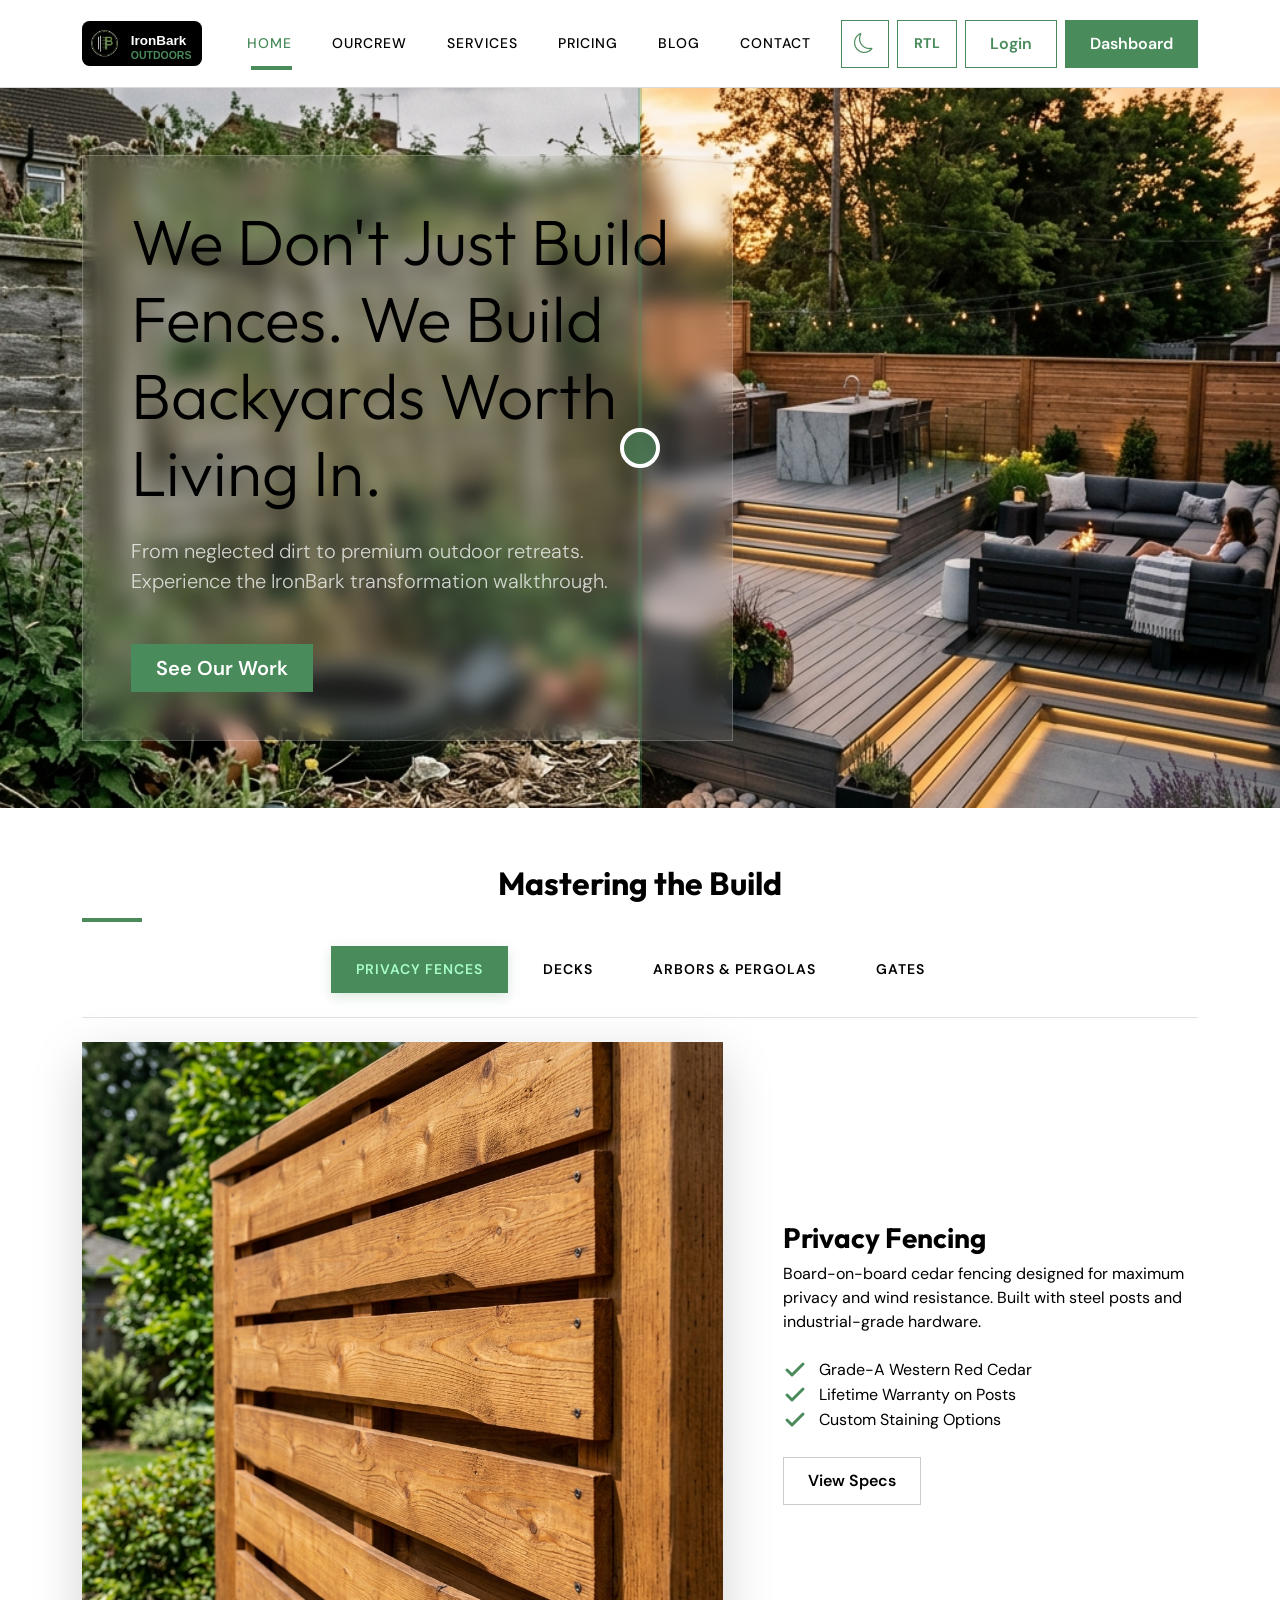
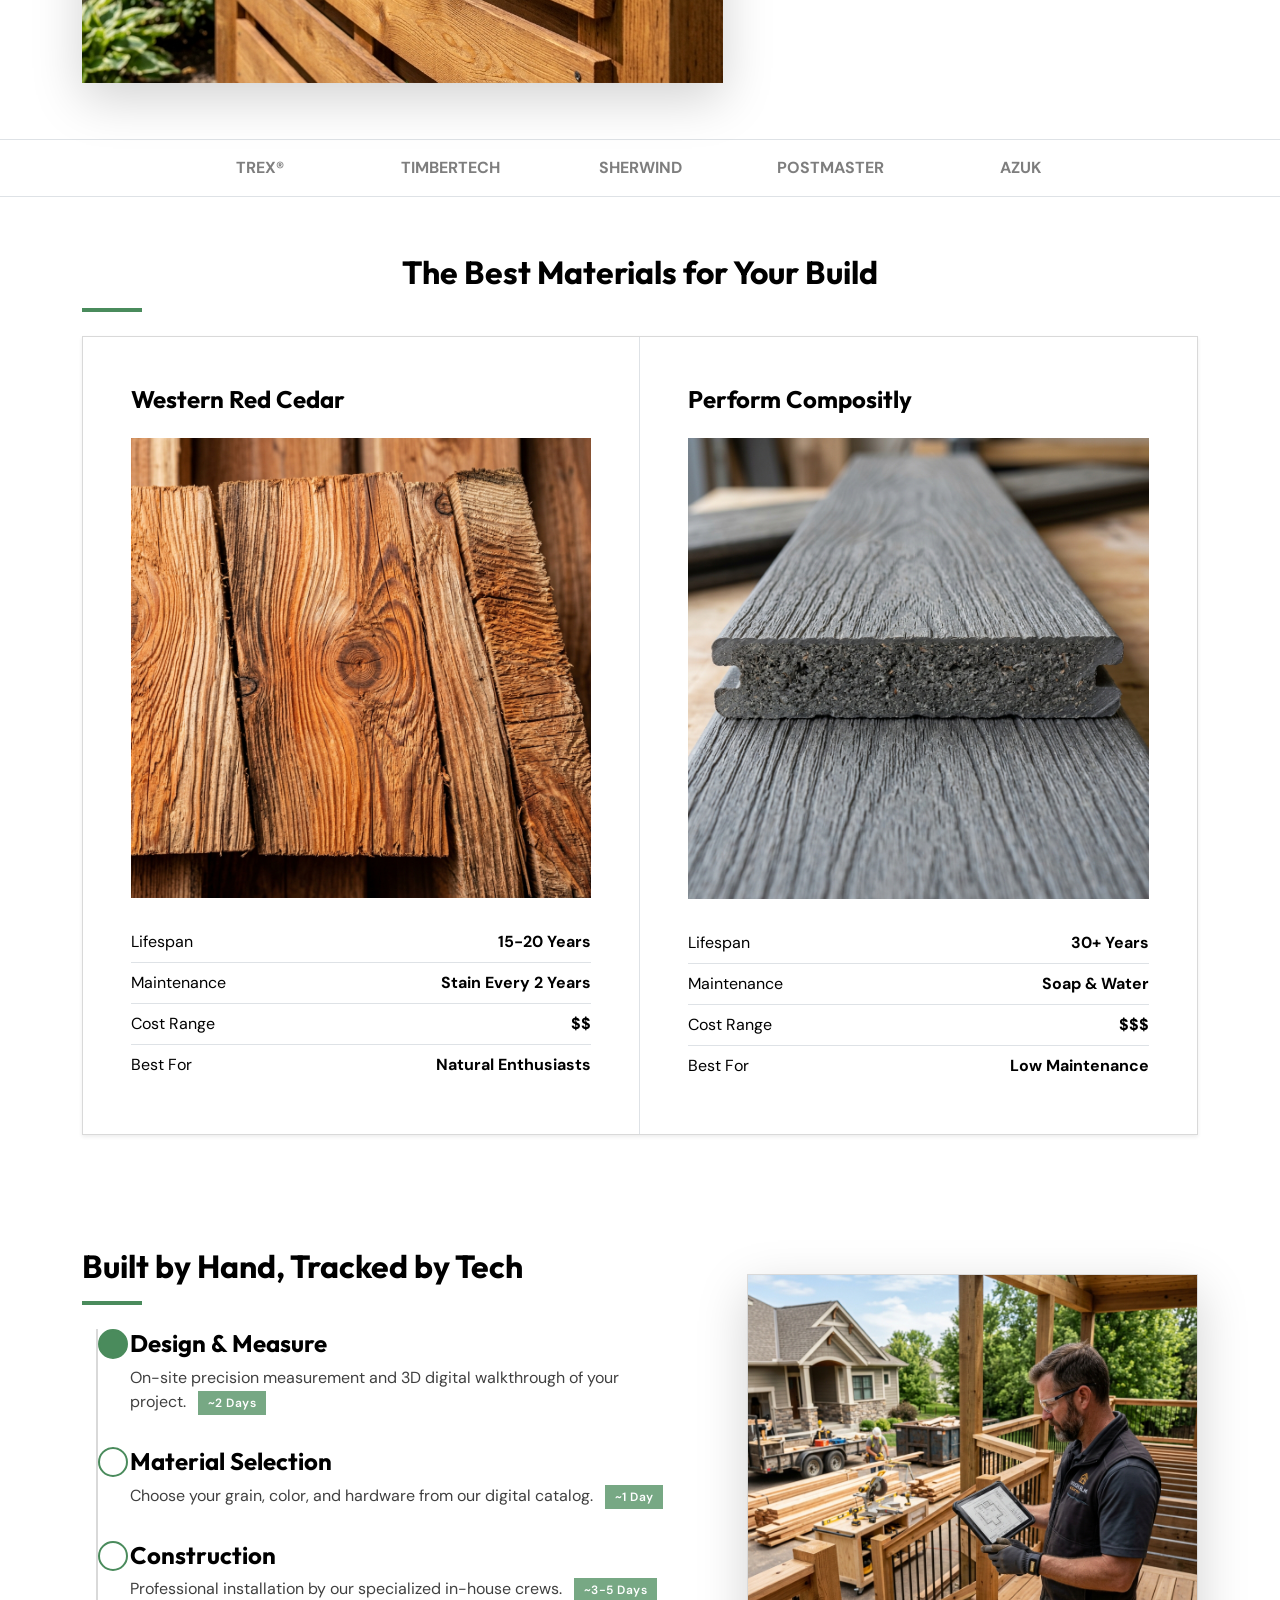
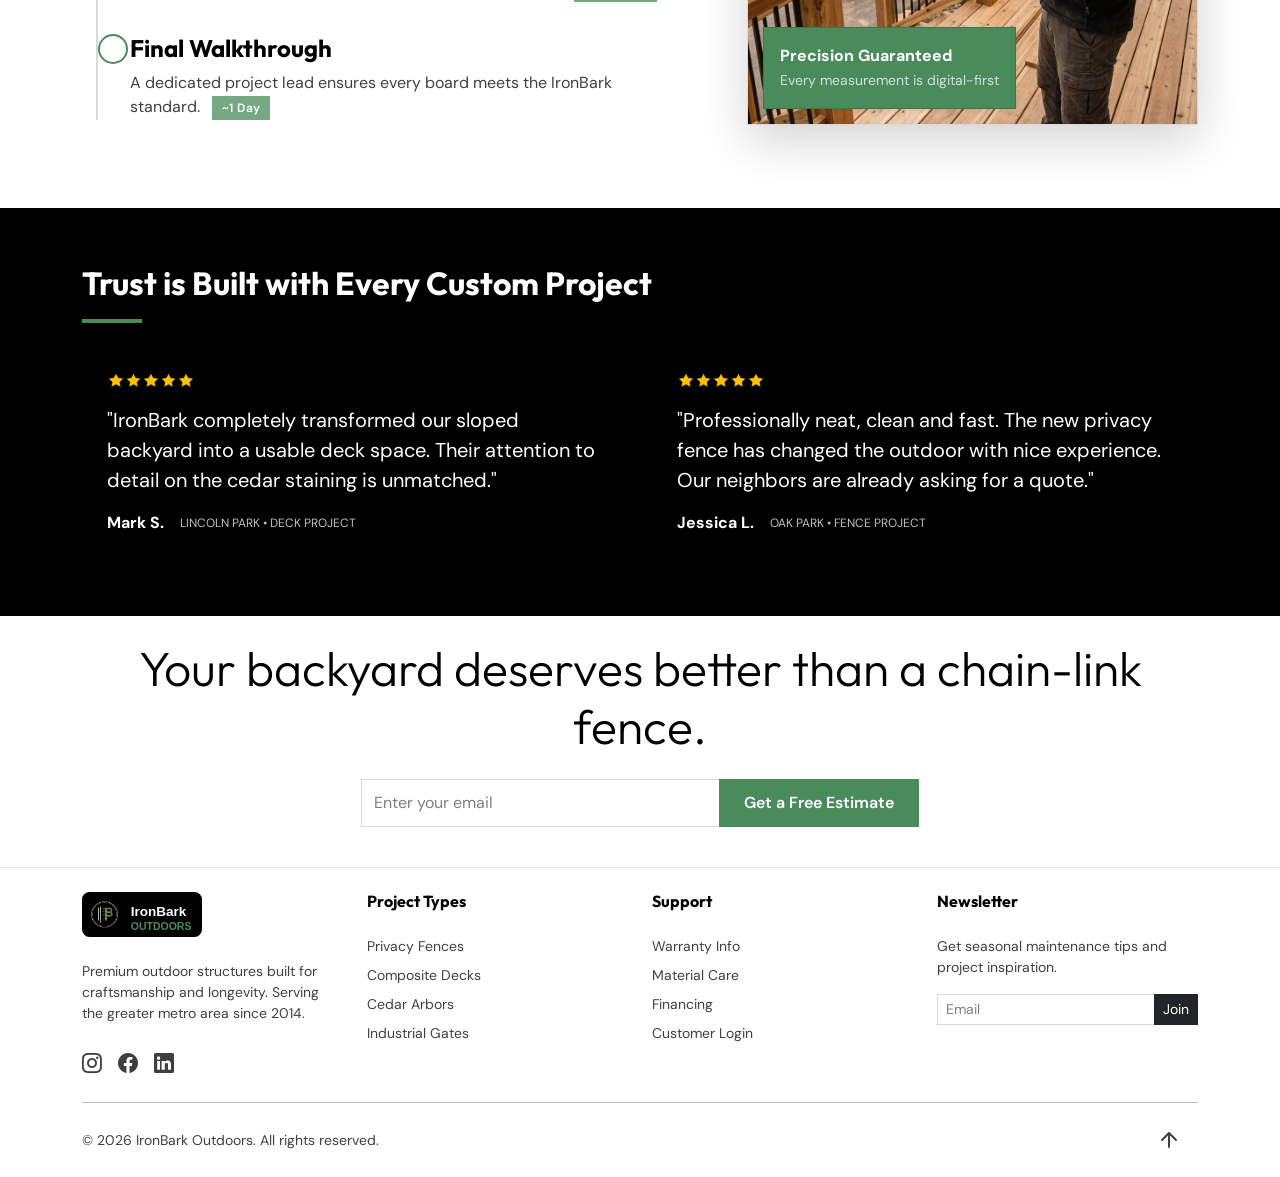
==== commit 3543cf81: "intcor1" ====
--- a/index.html
+++ b/index.html
@@ -59,7 +59,7 @@
                             <li><a class="dropdown-item" href="home-2.html">Project Catalog</a></li>
                         </ul>
                     </li>
-                    <li class="nav-item"><a class="nav-link" href="about.html">Our Crew</a></li>
+                    <li class="nav-item"><a class="nav-link" href="about.html">OurCrew</a></li>
                     <li class="nav-item"><a class="nav-link" href="services.html">Services</a></li>
                     <li class="nav-item"><a class="nav-link" href="pricing.html">Pricing</a></li>
                     <li class="nav-item"><a class="nav-link" href="blog.html">Blog</a></li>
@@ -85,7 +85,7 @@
                         <li><a class="nav-link border-0" href="home-2.html">Project Catalog</a></li>
                     </ul>
                 </li>
-                <li class="nav-item"><a class="nav-link" href="about.html">Our Crew</a></li>
+                <li class="nav-item"><a class="nav-link" href="about.html">OurCrew</a></li>
                 <li class="nav-item"><a class="nav-link" href="services.html">Services</a></li>
                 <li class="nav-item"><a class="nav-link" href="pricing.html">Pricing</a></li>
                 <li class="nav-item"><a class="nav-link" href="blog.html">Blog</a></li>
--- a/assets/css/style.css
+++ b/assets/css/style.css
@@ -81,7 +81,8 @@
 
 .table-responsive .table th,
 .table-responsive .table td {
-    white-space: nowrap; /* Prevent text wrapping and column squeezing */
+    white-space: nowrap;
+    /* Prevent text wrapping and column squeezing */
 }
 
 .form-control,
@@ -269,7 +270,8 @@
 }
 
 .theme-toggle,
-.rtl-toggle {
+.rtl-toggle,
+.logout-toggle {
     width: 48px;
     height: 48px;
     padding: 0 !important;
@@ -437,6 +439,31 @@
     color: var(--accent-color) !important;
 }
 
+/* Nav Pills Customization */
+.nav-pills .nav-link {
+    border-radius: 0 !important;
+    color: var(--primary-color) !important;
+    font-weight: 600;
+    transition: var(--transition);
+    padding: 0.75rem 1.5rem;
+    margin: 0 5px;
+    border: 1px solid transparent;
+}
+
+.nav-pills .nav-link.active,
+.nav-pills .show > .nav-link {
+    background-color: var(--accent-color) !important;
+    color: #a8ffc8 !important;
+    border-color: var(--accent-color);
+    box-shadow: 0 4px 12px rgba(var(--accent-rgb), 0.2);
+}
+
+.nav-pills .nav-link:hover:not(.active) {
+    color: var(--accent-color) !important;
+    background-color: rgba(var(--accent-rgb), 0.05);
+    border-color: rgba(var(--accent-rgb), 0.2);
+}
+
 @media (min-width: 1101px) {
     .nav-desktop .nav-link.active {
         position: relative;
--- a/assets/css/dark-mode.css
+++ b/assets/css/dark-mode.css
@@ -40,6 +40,10 @@
 
 body.dark-mode .nav-link:hover {
     color: var(--accent-color) !important;
+}
+
+body.dark-mode .nav-link.active {
+    color: #a8ffc8 !important;
 }
 
 /* Specific elements that need visibility tweaks */
